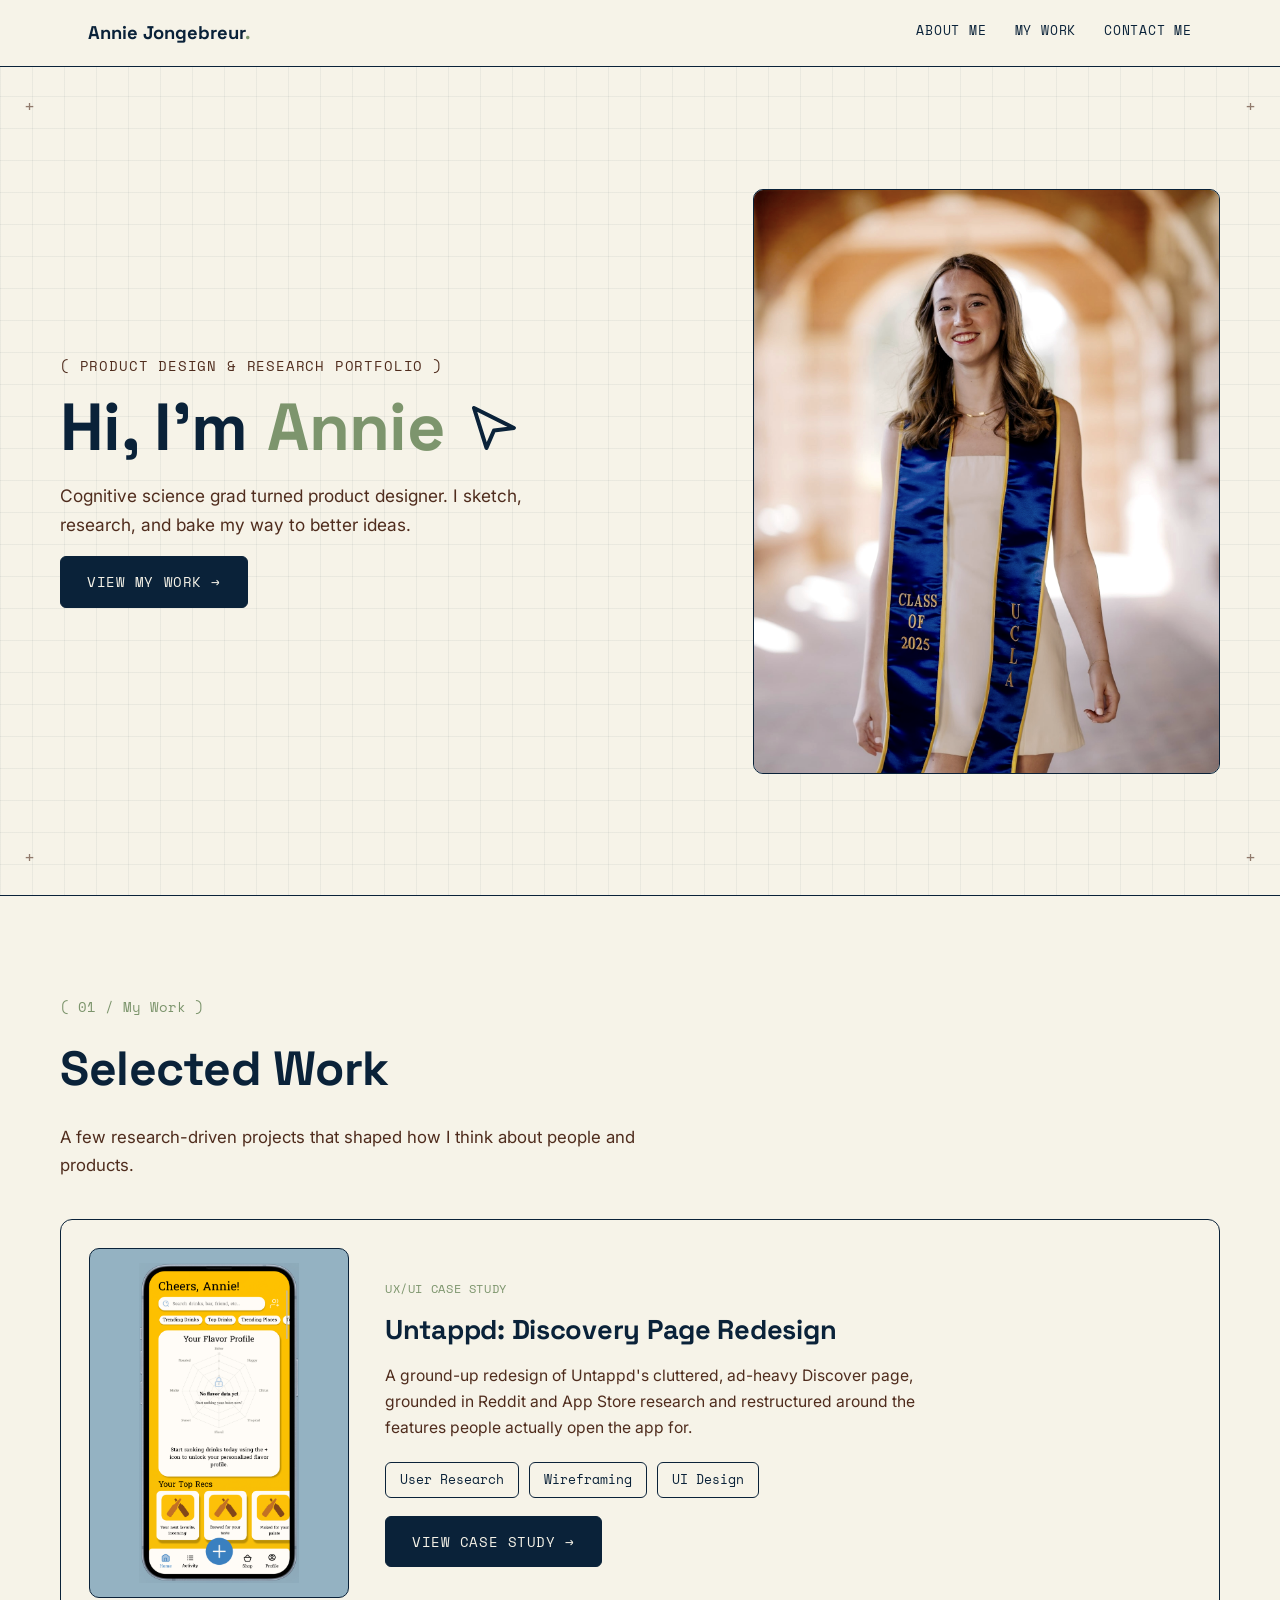
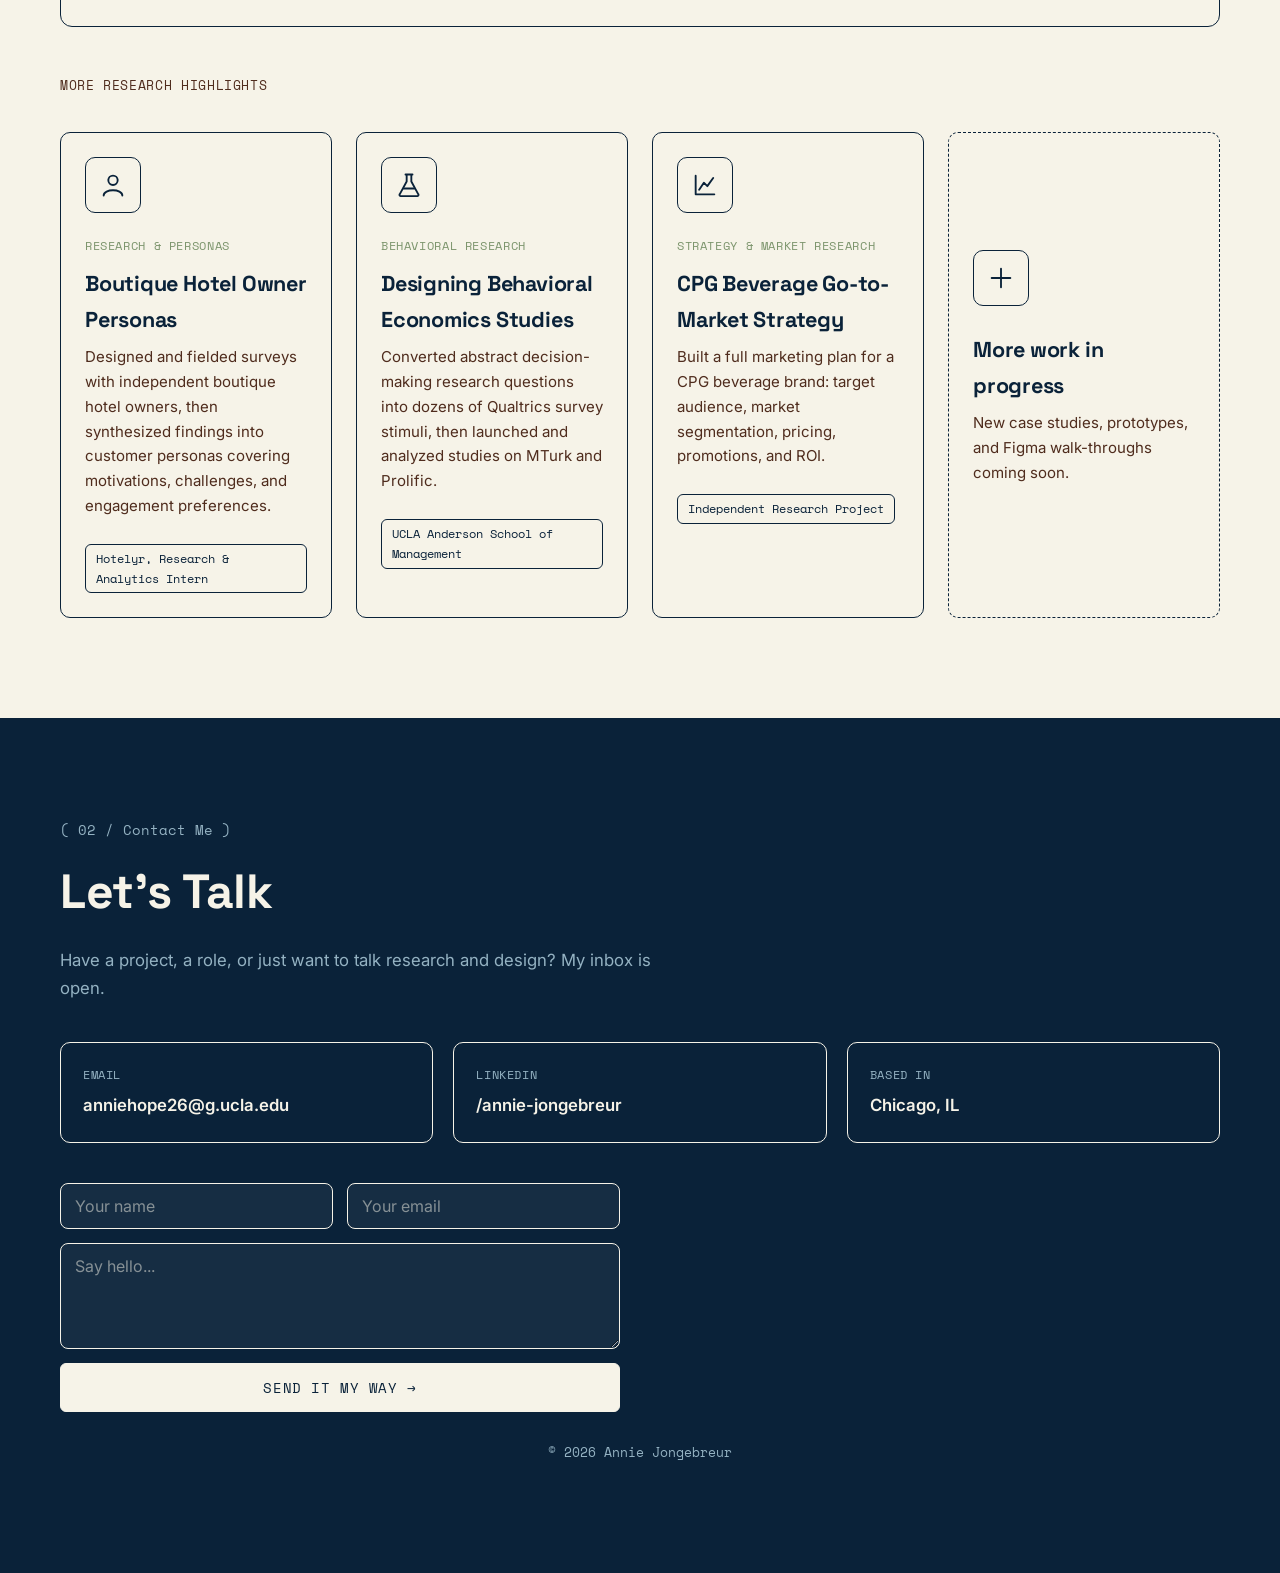
==== Portfolio/index.html @ f0859945 "Add files via upload" ====
<!DOCTYPE html>
<html lang="en">
<head>
<meta charset="UTF-8">
<meta name="viewport" content="width=device-width, initial-scale=1.0">
<title>Annie Jongebreur, Product Designer</title>
<link rel="preconnect" href="https://fonts.googleapis.com">
<link rel="preconnect" href="https://fonts.gstatic.com" crossorigin>
<link href="https://fonts.googleapis.com/css2?family=Inter:wght@400;500;600&family=Space+Grotesk:wght@500;600;700&family=Space+Mono:wght@400;700&display=swap" rel="stylesheet">
<link rel="stylesheet" href="styles.css">
</head>
<body>

<!-- Rebus icon sprite (hidden) -->
<svg style="display:none">
  <symbol id="icon-designer" viewBox="0 0 24 24"><path d="M4 4 L20 12 L12 13 L9 20 Z"/></symbol>
  <symbol id="icon-researcher" viewBox="0 0 24 24"><circle cx="10" cy="10" r="6"/><line x1="14.6" y1="14.6" x2="21" y2="21"/></symbol>
  <symbol id="icon-baker" viewBox="0 0 24 24"><path d="M5 10 L19 10 L17 20 L7 20 Z"/><path d="M6 10 C6 5,10 5,10 8.5 C10 5,14 5,14 8.5 C14 5,18 5,18 10"/><circle cx="12" cy="5.5" r="1.2" fill="currentColor" stroke="none"/></symbol>
  <symbol id="icon-traveler" viewBox="0 0 24 24"><path d="M3 11 L21 3 L13 21 L10 13 L3 11 Z"/><line x1="10" y1="13" x2="21" y2="3"/></symbol>
  <symbol id="icon-bruin" viewBox="0 0 24 24"><circle cx="12" cy="13" r="7"/><circle cx="6.5" cy="6.5" r="2.4"/><circle cx="17.5" cy="6.5" r="2.4"/><circle cx="9.3" cy="12" r="0.8" fill="currentColor" stroke="none"/><circle cx="14.7" cy="12" r="0.8" fill="currentColor" stroke="none"/><circle cx="12" cy="15" r="1.3" fill="currentColor" stroke="none"/></symbol>
  <symbol id="icon-plus" viewBox="0 0 24 24"><line x1="12" y1="4" x2="12" y2="20"/><line x1="4" y1="12" x2="20" y2="12"/></symbol>
  <symbol id="icon-person" viewBox="0 0 24 24"><circle cx="12" cy="8" r="4"/><path d="M4 21 C4 15, 20 15, 20 21"/></symbol>
  <symbol id="icon-flask" viewBox="0 0 24 24"><path d="M9 3 h6 M10 3 v6 l-6 11 a1 1 0 0 0 1 1.5 h14 a1 1 0 0 0 1 -1.5 L14 9 V3"/><line x1="7.5" y1="15" x2="16.5" y2="15"/></symbol>
  <symbol id="icon-chart" viewBox="0 0 24 24"><path d="M4 20 V4 M4 20 H20"/><path d="M7 16 L11 10 L14 13 L19 6"/></symbol>
</svg>

<!-- NAV -->
<header class="nav-wrap">
  <nav class="nav">
    <a href="index.html#home" class="logo">Annie Jongebreur<span class="logo-dot">.</span></a>
    <div class="tabs">
      <a href="about.html" class="tab">About Me</a>
      <a href="#work" class="tab">My Work</a>
      <a href="#contact" class="tab">Contact Me</a>
    </div>
  </nav>
</header>

<!-- HERO -->
<section id="home" class="hero">
  <span class="corner-mark corner-tl">+</span>
  <span class="corner-mark corner-tr">+</span>
  <span class="corner-mark corner-bl">+</span>
  <span class="corner-mark corner-br">+</span>

  <div class="hero-grid">
    <div class="hero-copy">
      <p class="eyebrow">( product design &amp; research portfolio )</p>
      <h1 class="hero-line">
        Hi, I'm <span class="cycle-wrap"><span id="cycle-word" class="cycle-word">Annie</span></span>
        <svg id="cycle-icon" class="rebus-icon" viewBox="0 0 24 24"><use href="#icon-designer"></use></svg>
      </h1>
      <p class="hero-sub">Cognitive science grad turned product designer. I sketch, research, and bake my way to better ideas.</p>
      <a href="#work" class="btn btn-primary">View my work →</a>
    </div>
    <div class="hero-photo-frame">
      <img src="assets/annie-photo.jpg" alt="Annie Jongebreur" class="hero-photo" onerror="this.parentElement.classList.add('photo-missing')">
      <span class="photo-fallback">Add<br>annie-photo.jpg<br>to /assets</span>
    </div>
  </div>
</section>

<!-- WORK -->
<section id="work" class="section section-cream">
  <div class="section-inner">
    <p class="section-index">( 01 / My Work )</p>
    <h2 class="section-title">Selected Work</h2>
    <p class="section-lede">A few research-driven projects that shaped how I think about people and products.</p>

    <a href="case-study-untappd.html" class="featured-case">
      <div class="featured-case-media">
        <img src="assets/untappd/cta-after.png" alt="Redesigned Untappd onboarding screen with a locked flavor profile radar chart">
      </div>
      <div class="featured-case-copy">
        <span class="work-kicker">UX/UI Case Study</span>
        <h3>Untappd: Discovery Page Redesign</h3>
        <p>A ground-up redesign of Untappd's cluttered, ad-heavy Discover page, grounded in Reddit and App Store research and restructured around the features people actually open the app for.</p>
        <div class="tag-row">
          <span class="tag">User Research</span>
          <span class="tag">Wireframing</span>
          <span class="tag">UI Design</span>
        </div>
        <span class="btn btn-primary">View case study →</span>
      </div>
    </a>

    <p class="subgrid-label">More Research Highlights</p>
    <div class="work-grid">
      <article class="work-card">
        <div class="icon-tile"><svg viewBox="0 0 24 24" class="line-icon"><use href="#icon-person"></use></svg></div>
        <span class="work-kicker">Research &amp; Personas</span>
        <h3>Boutique Hotel Owner Personas</h3>
        <p>Designed and fielded surveys with independent boutique hotel owners, then synthesized findings into customer personas covering motivations, challenges, and engagement preferences.</p>
        <span class="work-tag">Hotelyr, Research &amp; Analytics Intern</span>
      </article>

      <article class="work-card">
        <div class="icon-tile"><svg viewBox="0 0 24 24" class="line-icon"><use href="#icon-flask"></use></svg></div>
        <span class="work-kicker">Behavioral Research</span>
        <h3>Designing Behavioral Economics Studies</h3>
        <p>Converted abstract decision-making research questions into dozens of Qualtrics survey stimuli, then launched and analyzed studies on MTurk and Prolific.</p>
        <span class="work-tag">UCLA Anderson School of Management</span>
      </article>

      <article class="work-card">
        <div class="icon-tile"><svg viewBox="0 0 24 24" class="line-icon"><use href="#icon-chart"></use></svg></div>
        <span class="work-kicker">Strategy &amp; Market Research</span>
        <h3>CPG Beverage Go-to-Market Strategy</h3>
        <p>Built a full marketing plan for a CPG beverage brand: target audience, market segmentation, pricing, promotions, and ROI.</p>
        <span class="work-tag">Independent Research Project</span>
      </article>

      <article class="work-card work-card-add">
        <div class="icon-tile"><svg viewBox="0 0 24 24" class="line-icon"><use href="#icon-plus"></use></svg></div>
        <h3>More work in progress</h3>
        <p>New case studies, prototypes, and Figma walk-throughs coming soon.</p>
      </article>
    </div>
  </div>
</section>

<!-- CONTACT -->
<section id="contact" class="section section-navy">
  <div class="section-inner contact-inner">
    <p class="section-index on-dark">( 02 / Contact Me )</p>
    <h2 class="section-title on-dark">Let's Talk</h2>
    <p class="section-lede on-dark">Have a project, a role, or just want to talk research and design? My inbox is open.</p>

    <div class="contact-grid">
      <a class="contact-card" href="mailto:anniehope26@g.ucla.edu">
        <span class="contact-label">Email</span>
        <span class="contact-value">anniehope26@g.ucla.edu</span>
      </a>
      <a class="contact-card" href="https://www.linkedin.com/in/annie-jongebreur-1019b5239" target="_blank" rel="noopener">
        <span class="contact-label">LinkedIn</span>
        <span class="contact-value">/annie-jongebreur</span>
      </a>
      <div class="contact-card contact-card-static">
        <span class="contact-label">Based in</span>
        <span class="contact-value">Chicago, IL</span>
      </div>
    </div>

    <form class="contact-form" action="mailto:anniehope26@g.ucla.edu" method="post" enctype="text/plain">
      <div class="form-row">
        <input type="text" name="name" placeholder="Your name" required>
        <input type="email" name="email" placeholder="Your email" required>
      </div>
      <textarea name="message" rows="4" placeholder="Say hello..." required></textarea>
      <button type="submit" class="btn btn-light">Send it my way →</button>
    </form>
  </div>
  <footer class="footer">© <span id="year"></span> Annie Jongebreur</footer>
</section>

<script src="script.js"></script>
</body>
</html>
---- Portfolio/styles.css ----
:root {
  --green: #7D956D;
  --blue: #94B2C2;
  --cream: #F6F3E8;
  --brown: #4F2C1D;
  --navy: #0A2239;

  --ink: var(--navy);
  --paper: var(--cream);

  --font-display: 'Space Grotesk', sans-serif;
  --font-body: 'Inter', sans-serif;
  --font-mono: 'Space Mono', monospace;
}

* { box-sizing: border-box; }

html {
  scroll-behavior: smooth;
  scroll-padding-top: 90px;
}

body {
  margin: 0;
  background: var(--paper);
  color: var(--ink);
  font-family: var(--font-body);
  line-height: 1.65;
  background-image:
    linear-gradient(rgba(10,34,57,0.05) 1px, transparent 1px),
    linear-gradient(90deg, rgba(10,34,57,0.05) 1px, transparent 1px);
  background-size: 32px 32px;
}

h1, h2, h3 {
  font-family: var(--font-display);
  font-weight: 700;
  letter-spacing: -0.01em;
  margin: 0;
}

p { margin: 0 0 1em; }

a { color: inherit; text-decoration: none; }

/* ---------- NAV ---------- */
.nav-wrap {
  position: sticky;
  top: 0;
  z-index: 50;
  background: var(--paper);
  border-bottom: 1.5px solid var(--ink);
}

.nav {
  max-width: 1160px;
  margin: 0 auto;
  display: flex;
  align-items: center;
  justify-content: space-between;
  padding: 18px 28px;
}

.logo {
  font-family: var(--font-display);
  font-size: 1.15rem;
  font-weight: 700;
  color: var(--ink);
}
.logo-dot { color: var(--green); }

.tabs {
  display: flex;
  gap: 28px;
  flex-wrap: wrap;
}

.tab {
  font-family: var(--font-mono);
  font-size: 0.82rem;
  text-transform: uppercase;
  letter-spacing: 0.06em;
  padding-bottom: 4px;
  border-bottom: 1.5px solid transparent;
  transition: border-color 0.15s ease, color 0.15s ease;
}
.tab:hover, .tab-active {
  border-color: var(--ink);
}

/* ---------- BUTTONS ---------- */
.btn {
  font-family: var(--font-mono);
  font-size: 0.9rem;
  text-transform: uppercase;
  letter-spacing: 0.04em;
  padding: 13px 26px;
  border: 1.5px solid var(--ink);
  border-radius: 6px;
  background: var(--ink);
  color: var(--paper);
  cursor: pointer;
  display: inline-block;
  transition: background 0.15s ease, color 0.15s ease;
}
.btn:hover { background: transparent; color: var(--ink); }
.btn-light { background: var(--paper); color: var(--ink); border-color: var(--paper); }
.btn-light:hover { background: transparent; color: var(--paper); }

/* ---------- HERO ---------- */
.hero {
  position: relative;
  min-height: 92vh;
  display: flex;
  align-items: center;
  padding: 60px 28px;
}

.corner-mark {
  position: absolute;
  font-family: var(--font-mono);
  color: var(--brown);
  font-size: 1.1rem;
  opacity: 0.6;
}
.corner-tl { top: 24px; left: 24px; }
.corner-tr { top: 24px; right: 24px; }
.corner-bl { bottom: 24px; left: 24px; }
.corner-br { bottom: 24px; right: 24px; }

.hero-grid {
  max-width: 1160px;
  margin: 0 auto;
  width: 100%;
  display: grid;
  grid-template-columns: 1.15fr 0.85fr;
  gap: 60px;
  align-items: center;
}

.eyebrow {
  font-family: var(--font-mono);
  font-size: 0.85rem;
  text-transform: uppercase;
  letter-spacing: 0.06em;
  color: var(--brown);
  margin-bottom: 14px;
}

.hero-line {
  font-size: clamp(2.4rem, 5.2vw, 4.2rem);
  color: var(--ink);
  display: flex;
  align-items: center;
  gap: 0.3em;
  flex-wrap: wrap;
  line-height: 1.1;
}

.cycle-wrap {
  display: inline-block;
  color: var(--green);
}

.cycle-word {
  display: inline-block;
  transition: opacity 0.3s ease, transform 0.3s ease;
}
.cycle-word.fade {
  opacity: 0;
  transform: translateY(8px);
}

.rebus-icon {
  width: 0.9em;
  height: 0.9em;
  fill: none;
  stroke: var(--ink);
  stroke-width: 1.6;
  stroke-linecap: round;
  stroke-linejoin: round;
  transition: opacity 0.3s ease, transform 0.3s ease;
  flex-shrink: 0;
}
.rebus-icon.hide { opacity: 0; transform: scale(0.6); }

.hero-sub {
  max-width: 480px;
  font-size: 1.08rem;
  color: var(--brown);
  margin-top: 18px;
}

.hero-photo-frame {
  position: relative;
  border: 1.5px solid var(--ink);
  border-radius: 10px;
  aspect-ratio: 4 / 5;
  overflow: hidden;
  background: var(--blue);
  display: flex;
  align-items: center;
  justify-content: center;
}
.hero-photo {
  width: 100%;
  height: 100%;
  object-fit: cover;
  filter: grayscale(35%) contrast(1.05);
}
.photo-fallback {
  display: none;
  font-family: var(--font-mono);
  font-size: 0.8rem;
  text-align: center;
  color: var(--paper);
  padding: 20px;
  line-height: 1.6;
}
.hero-photo-frame.photo-missing .hero-photo { display: none; }
.hero-photo-frame.photo-missing .photo-fallback { display: block; }

/* ---------- SECTIONS ---------- */
.section {
  padding: 100px 24px;
  border-top: 1.5px solid var(--ink);
}
.section-inner {
  max-width: 1160px;
  margin: 0 auto;
}
.section-cream { background: var(--paper); }
.section-navy { background: var(--navy); color: var(--paper); }

.section-index {
  font-family: var(--font-mono);
  font-size: 0.85rem;
  color: var(--green);
  margin-bottom: 10px;
}
.section-index.on-dark { color: var(--blue); }

.section-title {
  font-size: clamp(2rem, 4.5vw, 3rem);
  margin-bottom: 16px;
}
.section-title.on-dark { color: var(--paper); }

.section-lede {
  max-width: 600px;
  color: var(--brown);
  font-size: 1.05rem;
}
.section-lede.on-dark { color: var(--blue); }

/* ---------- ICON TILES ---------- */
.icon-tile {
  width: 56px;
  height: 56px;
  border: 1.5px solid var(--ink);
  border-radius: 10px;
  display: flex;
  align-items: center;
  justify-content: center;
  background: var(--paper);
  margin-bottom: 18px;
}
.line-icon {
  width: 28px;
  height: 28px;
  fill: none;
  stroke: var(--ink);
  stroke-width: 1.6;
  stroke-linecap: round;
  stroke-linejoin: round;
}

/* ---------- WORK ---------- */
.work-grid {
  margin-top: 40px;
  display: grid;
  grid-template-columns: repeat(auto-fit, minmax(250px, 1fr));
  gap: 24px;
}

.work-card {
  background: var(--paper);
  border: 1.5px solid var(--ink);
  border-radius: 10px;
  padding: 24px;
  transition: transform 0.15s ease, box-shadow 0.15s ease;
}
.work-card:hover {
  transform: translateY(-4px);
  box-shadow: 4px 4px 0 var(--ink);
}

.work-kicker {
  font-family: var(--font-mono);
  color: var(--green);
  font-size: 0.78rem;
  text-transform: uppercase;
  letter-spacing: 0.05em;
}
.work-card h3 { font-size: 1.35rem; margin: 8px 0 8px; }
.work-card p { font-size: 0.94rem; color: var(--brown); }
.work-tag {
  display: inline-block;
  margin-top: 10px;
  font-family: var(--font-mono);
  font-size: 0.75rem;
  padding: 4px 10px;
  border: 1px solid var(--ink);
  border-radius: 6px;
}

.work-card-add {
  display: flex;
  flex-direction: column;
  align-items: flex-start;
  justify-content: center;
  border-style: dashed;
  background: transparent;
}
.work-card-add p { color: var(--brown); }

/* ---------- CONTACT ---------- */
.contact-grid {
  display: grid;
  grid-template-columns: repeat(auto-fit, minmax(220px, 1fr));
  gap: 20px;
  margin: 40px 0;
}

.contact-card {
  border: 1.5px solid var(--paper);
  border-radius: 10px;
  padding: 22px;
  display: flex;
  flex-direction: column;
  gap: 6px;
  transition: transform 0.15s ease, background 0.15s ease;
}
.contact-card:hover { transform: translateY(-3px); background: rgba(148,178,194,0.12); }
.contact-label {
  font-family: var(--font-mono);
  color: var(--blue);
  font-size: 0.78rem;
  text-transform: uppercase;
  letter-spacing: 0.05em;
}
.contact-value { font-weight: 600; font-size: 1.05rem; }
.contact-card-static { cursor: default; }
.contact-card-static:hover { transform: none; background: none; }

.contact-form {
  max-width: 560px;
  display: flex;
  flex-direction: column;
  gap: 14px;
}
.form-row {
  display: flex;
  gap: 14px;
  flex-wrap: wrap;
}
.form-row input { flex: 1; min-width: 200px; }
.contact-form input,
.contact-form textarea {
  font-family: var(--font-body);
  font-size: 1rem;
  padding: 12px 14px;
  border: 1.5px solid var(--paper);
  border-radius: 8px;
  background: rgba(255,255,255,0.05);
  color: var(--paper);
}
.contact-form input::placeholder,
.contact-form textarea::placeholder { color: rgba(246,243,232,0.5); }
.contact-form textarea { resize: vertical; }

.footer {
  text-align: center;
  padding: 30px 0 10px;
  font-family: var(--font-mono);
  color: var(--blue);
  font-size: 0.82rem;
}
.footer-light {
  color: var(--brown);
  border-top: 1.5px solid var(--ink);
  background: var(--paper);
}

/* ---------- ABOUT PAGE ---------- */
.about-page { padding-bottom: 80px; }
.about-grid {
  display: grid;
  grid-template-columns: 260px 1fr;
  gap: 60px;
  align-items: start;
  margin-top: 30px;
}

.about-side { position: sticky; top: 110px; }

.avatar-tile {
  width: 100%;
  aspect-ratio: 1;
  border: 1.5px solid var(--ink);
  border-radius: 10px;
  background: var(--blue);
  display: flex;
  align-items: center;
  justify-content: center;
  position: relative;
  margin-bottom: 24px;
}
.avatar-mono {
  font-family: var(--font-display);
  font-size: 4rem;
  font-weight: 700;
  color: var(--paper);
}
.avatar-badge {
  position: absolute;
  bottom: 12px;
  right: 12px;
  width: 30px;
  height: 30px;
  padding: 5px;
  background: var(--paper);
  border: 1.5px solid var(--ink);
  border-radius: 6px;
  stroke: var(--ink);
}

.fact-list {
  display: flex;
  flex-direction: column;
  gap: 14px;
}
.fact-row {
  border-left: 2px solid var(--ink);
  padding-left: 12px;
  display: flex;
  flex-direction: column;
  gap: 2px;
}
.fact-label {
  font-family: var(--font-mono);
  font-size: 0.78rem;
  text-transform: uppercase;
  letter-spacing: 0.05em;
  color: var(--green);
}
.fact-value { font-weight: 600; font-size: 0.95rem; }

.about-copy p { font-size: 1.05rem; }

.tag-row {
  display: flex;
  flex-wrap: wrap;
  gap: 10px;
  margin-top: 14px;
}
.tag {
  font-family: var(--font-mono);
  font-size: 0.82rem;
  padding: 6px 14px;
  border: 1.5px solid var(--ink);
  border-radius: 6px;
  background: var(--paper);
}

/* ---------- FEATURED CASE STUDY CARD ---------- */
.featured-case {
  display: flex;
  gap: 36px;
  border: 1.5px solid var(--ink);
  border-radius: 12px;
  padding: 28px;
  margin-top: 40px;
  background: var(--paper);
  align-items: stretch;
  transition: transform 0.15s ease, box-shadow 0.15s ease;
}
.featured-case:hover { transform: translateY(-4px); box-shadow: 5px 5px 0 var(--ink); }

.featured-case-media {
  flex: 0 0 260px;
  border: 1.5px solid var(--ink);
  border-radius: 10px;
  background: var(--blue);
  display: flex;
  align-items: center;
  justify-content: center;
  overflow: hidden;
  padding: 14px;
}
.featured-case-media img {
  width: 100%;
  height: auto;
  max-height: 320px;
  object-fit: contain;
  border-radius: 6px;
}

.featured-case-copy {
  flex: 1;
  display: flex;
  flex-direction: column;
  justify-content: center;
}
.featured-case-copy h3 { font-size: 1.7rem; margin: 8px 0 10px; }
.featured-case-copy p { color: var(--brown); font-size: 0.98rem; max-width: 560px; }
.featured-case-copy .tag-row { margin: 6px 0 18px; }
.featured-case-copy .btn { align-self: flex-start; }

.subgrid-label {
  font-family: var(--font-mono);
  font-size: 0.8rem;
  text-transform: uppercase;
  letter-spacing: 0.05em;
  color: var(--brown);
  margin: 48px 0 -4px;
}

/* ---------- CASE STUDY PAGE ---------- */
.cs-back {
  display: inline-block;
  font-family: var(--font-mono);
  font-size: 0.82rem;
  padding: 26px 24px 0;
  max-width: 1160px;
  margin: 0 auto;
}
.cs-back-row { max-width: 1160px; margin: 0 auto; padding: 0 24px; }

.cs-header {
  max-width: 1160px;
  margin: 0 auto;
  padding: 20px 24px 50px;
}
.cs-header h1 {
  font-size: clamp(2.1rem, 5vw, 3.2rem);
  margin: 14px 0 18px;
  max-width: 800px;
}
.cs-header .section-lede { max-width: 700px; }

.cs-meta {
  display: flex;
  flex-wrap: wrap;
  gap: 32px;
  margin-top: 30px;
}
.cs-meta-item {
  border-left: 2px solid var(--ink);
  padding-left: 12px;
}
.cs-meta-label {
  display: block;
  font-family: var(--font-mono);
  font-size: 0.76rem;
  text-transform: uppercase;
  letter-spacing: 0.05em;
  color: var(--green);
}
.cs-meta-value { font-weight: 600; font-size: 0.95rem; }

.cs-figure-solo {
  max-width: 420px;
  margin-left: auto;
  margin-right: auto;
}
.cs-figure-solo img { width: 100%; }
.cs-figure-solo .cs-figure-caption { text-align: center; max-width: none; }

.cs-section {
  padding: 64px 24px;
  border-top: 1.5px solid var(--ink);
}
.cs-section-inner { max-width: 1160px; margin: 0 auto; }
.cs-section h2 { font-size: clamp(1.6rem, 3.5vw, 2.2rem); margin-bottom: 18px; }
.cs-section > .cs-section-inner > p,
.cs-body p { font-size: 1.02rem; color: var(--brown); max-width: 760px; }

.cs-list { margin: 0 0 1.4em; padding-left: 1.3em; color: var(--brown); }
.cs-list li { margin-bottom: 8px; font-size: 1.02rem; }
.cs-list .cs-sublist { margin-top: 8px; }

.cs-numbered {
  list-style: none;
  margin: 0;
  padding: 0;
  counter-reset: cs-count;
}
.cs-numbered > li {
  counter-increment: cs-count;
  position: relative;
  padding-left: 42px;
  margin-bottom: 20px;
  font-size: 1.02rem;
  color: var(--brown);
}
.cs-numbered > li::before {
  content: counter(cs-count, decimal-leading-zero);
  position: absolute;
  left: 0;
  top: 0;
  font-family: var(--font-mono);
  font-size: 0.85rem;
  color: var(--green);
  border: 1.5px solid var(--ink);
  border-radius: 5px;
  width: 26px;
  height: 26px;
  display: flex;
  align-items: center;
  justify-content: center;
  background: var(--paper);
}
.cs-numbered > li strong { color: var(--ink); }

.cs-quotes {
  display: flex;
  flex-direction: column;
  gap: 14px;
  margin: 24px 0;
}
.cs-quote {
  border-left: 2.5px solid var(--green);
  padding: 4px 0 4px 18px;
  font-size: 1rem;
  font-style: italic;
  color: var(--ink);
  max-width: 720px;
}

.cs-figure { margin: 28px 0; }
.cs-figure img {
  width: 100%;
  display: block;
}
.cs-figure-caption {
  font-family: var(--font-mono);
  font-size: 0.8rem;
  color: var(--brown);
  margin-top: 10px;
  max-width: 620px;
}
.cs-problem-cols {
  display: grid;
  grid-template-columns: 1fr 1fr;
  gap: 32px;
  margin: 32px 0;
  align-items: start;
}
.cs-problem-col {
  border: 1.5px solid var(--ink);
  border-radius: 12px;
  padding: 26px;
}
.cs-problem-col h3 {
  font-size: 1.7rem;
  margin-bottom: 12px;
}
.cs-problem-col p { color: var(--brown); font-size: 1.02rem; }
.cs-problem-col .cs-figure { margin: 22px 0; }
.cs-problem-col .cs-flow { margin: 16px 0 0; }

.cs-flow {
  display: flex;
  flex-wrap: wrap;
  align-items: center;
  gap: 10px;
  margin: 26px 0;
  padding: 22px;
  border: 1.5px solid var(--ink);
  border-radius: 10px;
  background: rgba(148,178,194,0.1);
}
.cs-flow-chip {
  font-family: var(--font-mono);
  font-size: 0.8rem;
  text-transform: uppercase;
  letter-spacing: 0.03em;
  padding: 8px 12px;
  border: 1.5px solid var(--ink);
  border-radius: 6px;
  background: var(--paper);
}
.cs-flow-arrow { color: var(--brown); font-size: 1rem; }

.cs-problem-intro {
  display: flex;
  gap: 32px;
  align-items: stretch;
  margin-top: 30px;
}
.cs-problem-intro-image { flex: 3; margin: 0; }
.cs-problem-intro-image img { height: auto; }
.cs-flow-vertical {
  flex: 1;
  min-width: 190px;
  max-width: 230px;
  display: flex;
  flex-direction: column;
  align-items: center;
  gap: 6px;
  border: 1.5px solid var(--ink);
  border-radius: 10px;
  padding: 16px;
  background: rgba(148,178,194,0.1);
}
.cs-flow-vertical-label {
  font-size: 0.78rem;
  color: var(--brown);
  text-align: center;
  margin: 0 0 6px;
}
.cs-flow-vertical .cs-flow-chip {
  width: 100%;
  text-align: center;
  box-sizing: border-box;
  font-size: 0.7rem;
  padding: 6px 8px;
}
.cs-flow-arrow-down { color: var(--brown); font-size: 1rem; line-height: 1; }

.cs-cta-showcase {
  display: flex;
  align-items: center;
  justify-content: center;
  gap: 40px;
  margin: 36px 0;
}
.cs-cta-showcase .cs-figure-solo { margin: 0; flex-shrink: 0; }
.cs-cta-quote { flex: 1; max-width: 260px; margin: 0; }

.cs-loop-row {
  display: grid;
  grid-template-columns: 1fr 400px;
  gap: 40px;
  align-items: center;
  margin: 28px 0;
}
.cs-loop-row p { margin: 0; }

.cs-cycle { margin: 0; }
.cs-cycle svg { width: 100%; height: auto; display: block; }
.cs-cycle-node-rect { fill: var(--paper); stroke: var(--ink); stroke-width: 1.75; }
.cs-cycle-path { fill: none; stroke: var(--ink); stroke-width: 1.75; }
.cs-cycle-arrow { fill: var(--ink); }
.cs-cycle-label {
  font-family: var(--font-mono);
  font-size: 11px;
  fill: var(--ink);
  text-anchor: middle;
}

.cs-pin-arrowhead { fill: var(--ink); }

.cs-layout-showcase { margin-top: 30px; }

.cs-annotated-screen {
  position: relative;
  display: grid;
  grid-template-columns: 300px 400px 300px;
  gap: 30px;
  justify-content: center;
  margin: 0 auto 70px;
}
.cs-annotated-screen:last-of-type { margin-bottom: 10px; }

.cs-annotated-media { position: relative; }
.cs-annotated-media img { width: 100%; display: block; }
.cs-callout-lines {
  position: absolute;
  inset: 0;
  width: 100%;
  height: 100%;
  pointer-events: none;
}
.cs-callout-lines path {
  fill: none;
  stroke: var(--ink);
  stroke-width: 1.5;
}

.cs-callouts-left, .cs-callouts-right { position: relative; }
.cs-callout {
  position: absolute;
  width: 100%;
  box-sizing: border-box;
}
.cs-callouts-left .cs-callout { text-align: right; padding-right: 20px; }
.cs-callouts-right .cs-callout { text-align: left; padding-left: 20px; }

.cs-callout-num {
  display: inline-flex;
  align-items: center;
  justify-content: center;
  width: 26px;
  height: 26px;
  border: 1.5px solid var(--ink);
  border-radius: 5px;
  font-family: var(--font-mono);
  font-size: 0.82rem;
  font-weight: 700;
  color: var(--green);
  background: var(--paper);
  margin-bottom: 8px;
}
.cs-callout p {
  margin: 0;
  font-size: 1.02rem;
  line-height: 1.55;
  color: var(--brown);
}

.cs-conclusion {
  max-width: 1040px;
  margin: 30px auto 0;
  padding: 32px 44px;
  border: 1.5px solid var(--ink);
  border-radius: 14px;
  background: rgba(148,178,194,0.1);
  font-size: 1.05rem;
  color: var(--brown);
  text-align: center;
}

.cs-principles {
  display: grid;
  grid-template-columns: repeat(2, 1fr);
  gap: 20px;
  margin-top: 24px;
}
.cs-principles-tight {
  grid-template-columns: repeat(auto-fit, minmax(230px, 1fr));
  margin-top: 18px;
}
.principle-card {
  border: 1.5px solid var(--ink);
  border-radius: 10px;
  padding: 22px;
}
.principle-index {
  font-family: var(--font-mono);
  font-size: 0.78rem;
  color: var(--green);
  display: block;
  margin-bottom: 8px;
}
.principle-card h3 { font-size: 1.2rem; margin-bottom: 8px; }
.principle-card p { font-size: 0.92rem; color: var(--brown); margin: 0; }

.wireframe-grid {
  display: grid;
  grid-template-columns: repeat(auto-fit, minmax(220px, 1fr));
  gap: 22px;
  margin-top: 30px;
}
.wireframe-card {
  border: 1.5px solid var(--ink);
  border-radius: 10px;
  padding: 16px;
  background: var(--paper);
}
.wireframe-card img {
  width: 100%;
  border: 1px solid var(--ink);
  border-radius: 6px;
  margin-bottom: 14px;
}
.wireframe-card h4 {
  font-family: var(--font-display);
  font-size: 1.05rem;
  margin: 0 0 10px;
}
.wf-pros, .wf-cons {
  font-size: 0.85rem;
  margin: 0 0 8px;
  color: var(--brown);
}
.wf-pros span, .wf-cons span {
  font-family: var(--font-mono);
  font-size: 0.72rem;
  text-transform: uppercase;
  letter-spacing: 0.04em;
  color: var(--green);
  display: block;
  margin-bottom: 3px;
}
.wf-cons span { color: var(--brown); }

.choice-row {
  display: flex;
  align-items: center;
  gap: 44px;
  margin-bottom: 56px;
}
.choice-row:nth-of-type(even) { flex-direction: row-reverse; }
.choice-media {
  flex: 0 0 300px;
  display: flex;
  align-items: center;
  justify-content: center;
}
.choice-media img { width: 100%; }
.choice-text { flex: 1; }
.choice-text .cs-meta-label { margin-bottom: 6px; }
.choice-text h3 { font-size: 1.3rem; margin-bottom: 8px; }
.choice-text p { color: var(--brown); font-size: 0.98rem; margin: 0; }
.choice-row-noimg .choice-text { flex: 1; max-width: 720px; }

.cs-note {
  border: 1.5px dashed var(--ink);
  border-radius: 10px;
  padding: 18px 20px;
  font-family: var(--font-mono);
  font-size: 0.85rem;
  color: var(--brown);
  max-width: 640px;
  margin-top: 10px;
}

.cs-stat-grid {
  display: grid;
  grid-template-columns: repeat(auto-fit, minmax(120px, 1fr));
  gap: 16px;
  margin: 20px 0 40px;
}
.cs-stat {
  border: 1.5px solid var(--ink);
  border-radius: 10px;
  padding: 18px 12px;
  text-align: center;
  display: flex;
  flex-direction: column;
  gap: 6px;
}
.cs-stat-num {
  font-family: var(--font-display);
  font-size: 1.7rem;
  font-weight: 700;
  color: var(--green);
}
.cs-stat-label {
  font-family: var(--font-mono);
  font-size: 0.7rem;
  text-transform: uppercase;
  letter-spacing: 0.03em;
  color: var(--brown);
}

.cs-sources { list-style: none; margin: 20px 0 0; padding: 0; }
.cs-sources li { margin-bottom: 10px; }
.cs-sources a {
  font-family: var(--font-mono);
  font-size: 0.85rem;
  border-bottom: 1px solid var(--ink);
  word-break: break-all;
}
.cs-sources a:hover { color: var(--green); border-color: var(--green); }

.cs-footer-nav {
  display: flex;
  justify-content: space-between;
  align-items: center;
  flex-wrap: wrap;
  gap: 16px;
  max-width: 1160px;
  margin: 0 auto;
  padding: 40px 24px 0;
}

/* ---------- RESPONSIVE ---------- */
@media (max-width: 860px) {
  .hero-grid { grid-template-columns: 1fr; }
  .hero-photo-frame { max-width: 320px; margin: 24px auto 0; }
  .about-grid { grid-template-columns: 1fr; }
  .about-side { position: static; }
  .avatar-tile { max-width: 220px; }
  .nav { flex-direction: column; gap: 12px; padding: 16px; }
  .tabs { gap: 18px; }

  .featured-case { flex-direction: column; }
  .featured-case-media { flex: none; }
  .cs-principles { grid-template-columns: 1fr; }
  .choice-row, .choice-row:nth-of-type(even) { flex-direction: column; }
  .choice-media { flex: none; width: 100%; }
  .cs-problem-cols { grid-template-columns: 1fr; }
  .cs-loop-row { grid-template-columns: 1fr; }
  .cs-problem-intro { flex-direction: column; }
  .cs-cta-showcase { flex-direction: column; }
  .cs-cta-quote { max-width: 100%; }
}

@media (max-width: 1180px) {
  .cs-annotated-screen { grid-template-columns: 1fr; }
  .cs-annotated-media { max-width: 400px; margin: 0 auto; order: -1; }
  .cs-callouts-left, .cs-callouts-right {
    display: flex;
    flex-direction: column;
    gap: 18px;
    margin-top: 20px;
  }
  .cs-callout {
    position: static;
    text-align: left !important;
    padding-left: 0 !important;
    padding-right: 0 !important;
  }
  .cs-callout-lines { display: none; }
}
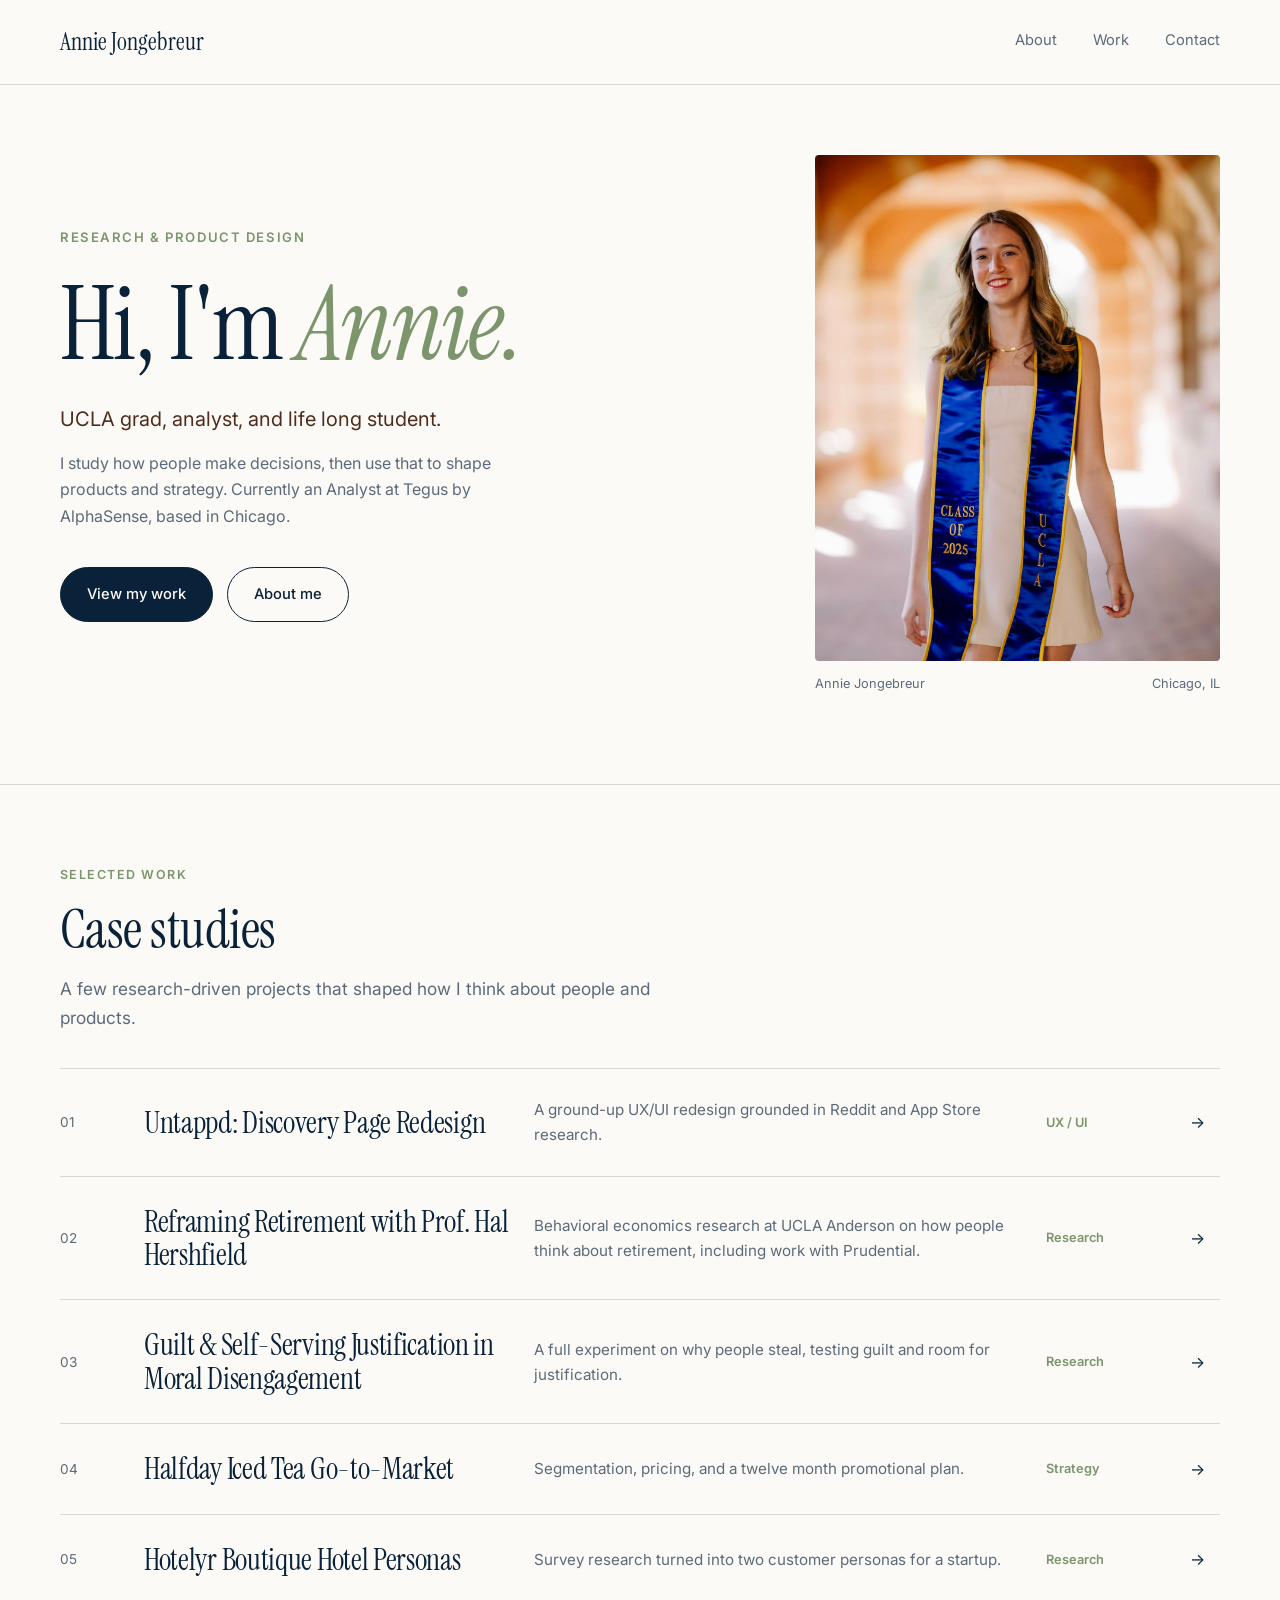
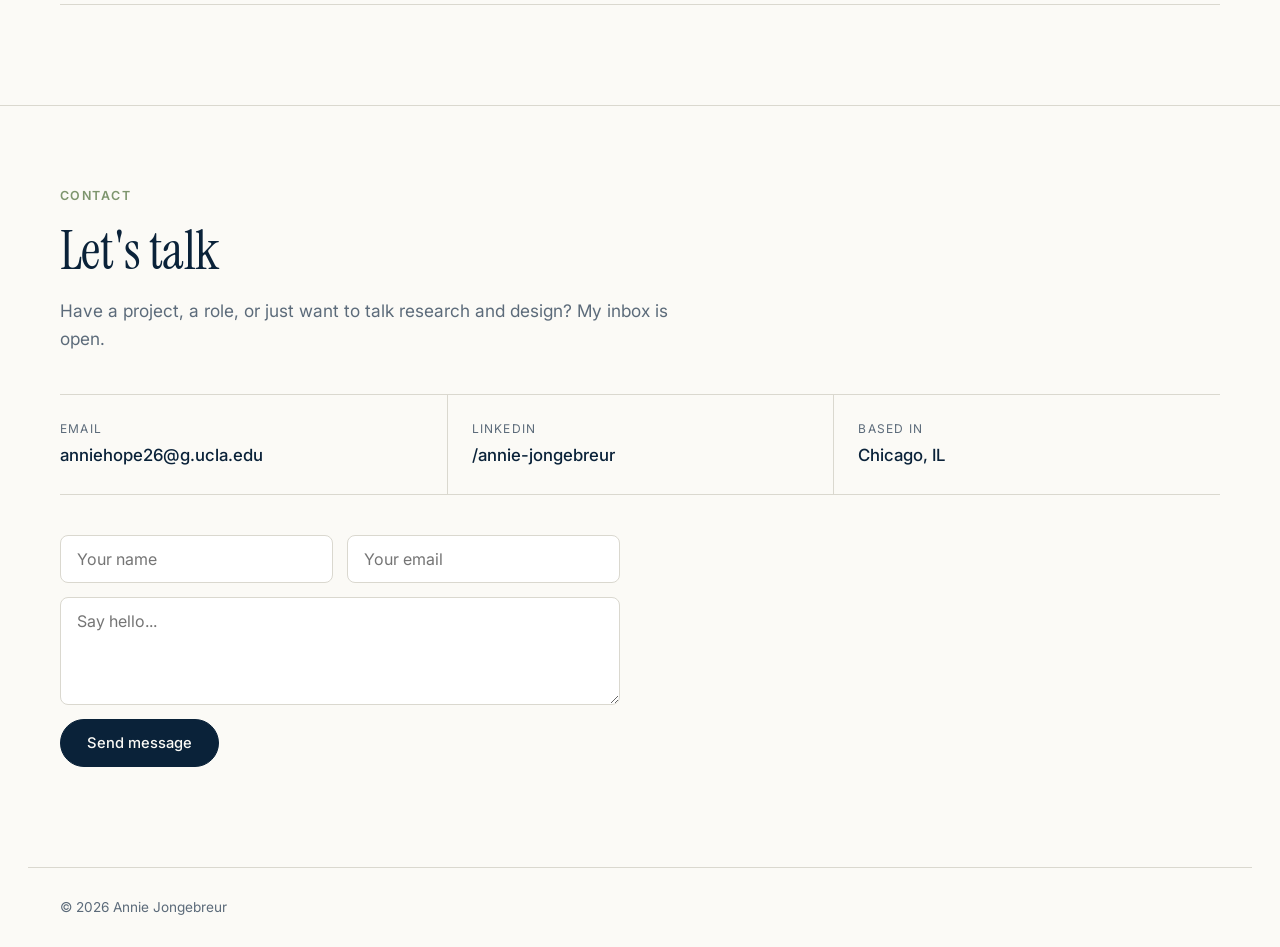
==== commit f0495a66: "Add files via upload" ====
--- a/Portfolio/index.html
+++ b/Portfolio/index.html
@@ -3,59 +3,44 @@
 <head>
 <meta charset="UTF-8">
 <meta name="viewport" content="width=device-width, initial-scale=1.0">
-<title>Annie Jongebreur, Product Designer</title>
+<title>Annie Jongebreur, Research &amp; Product Design</title>
 <link rel="preconnect" href="https://fonts.googleapis.com">
 <link rel="preconnect" href="https://fonts.gstatic.com" crossorigin>
-<link href="https://fonts.googleapis.com/css2?family=Inter:wght@400;500;600&family=Space+Grotesk:wght@500;600;700&family=Space+Mono:wght@400;700&display=swap" rel="stylesheet">
+<link href="https://fonts.googleapis.com/css2?family=Instrument+Serif:ital@0;1&family=Inter:wght@400;500;600&display=swap" rel="stylesheet">
 <link rel="stylesheet" href="styles.css">
 </head>
 <body>
 
-<!-- Rebus icon sprite (hidden) -->
-<svg style="display:none">
-  <symbol id="icon-designer" viewBox="0 0 24 24"><path d="M4 4 L20 12 L12 13 L9 20 Z"/></symbol>
-  <symbol id="icon-researcher" viewBox="0 0 24 24"><circle cx="10" cy="10" r="6"/><line x1="14.6" y1="14.6" x2="21" y2="21"/></symbol>
-  <symbol id="icon-baker" viewBox="0 0 24 24"><path d="M5 10 L19 10 L17 20 L7 20 Z"/><path d="M6 10 C6 5,10 5,10 8.5 C10 5,14 5,14 8.5 C14 5,18 5,18 10"/><circle cx="12" cy="5.5" r="1.2" fill="currentColor" stroke="none"/></symbol>
-  <symbol id="icon-traveler" viewBox="0 0 24 24"><path d="M3 11 L21 3 L13 21 L10 13 L3 11 Z"/><line x1="10" y1="13" x2="21" y2="3"/></symbol>
-  <symbol id="icon-bruin" viewBox="0 0 24 24"><circle cx="12" cy="13" r="7"/><circle cx="6.5" cy="6.5" r="2.4"/><circle cx="17.5" cy="6.5" r="2.4"/><circle cx="9.3" cy="12" r="0.8" fill="currentColor" stroke="none"/><circle cx="14.7" cy="12" r="0.8" fill="currentColor" stroke="none"/><circle cx="12" cy="15" r="1.3" fill="currentColor" stroke="none"/></symbol>
-  <symbol id="icon-plus" viewBox="0 0 24 24"><line x1="12" y1="4" x2="12" y2="20"/><line x1="4" y1="12" x2="20" y2="12"/></symbol>
-  <symbol id="icon-person" viewBox="0 0 24 24"><circle cx="12" cy="8" r="4"/><path d="M4 21 C4 15, 20 15, 20 21"/></symbol>
-  <symbol id="icon-flask" viewBox="0 0 24 24"><path d="M9 3 h6 M10 3 v6 l-6 11 a1 1 0 0 0 1 1.5 h14 a1 1 0 0 0 1 -1.5 L14 9 V3"/><line x1="7.5" y1="15" x2="16.5" y2="15"/></symbol>
-  <symbol id="icon-chart" viewBox="0 0 24 24"><path d="M4 20 V4 M4 20 H20"/><path d="M7 16 L11 10 L14 13 L19 6"/></symbol>
-</svg>
-
 <!-- NAV -->
 <header class="nav-wrap">
   <nav class="nav">
-    <a href="index.html#home" class="logo">Annie Jongebreur<span class="logo-dot">.</span></a>
+    <a href="index.html#home" class="logo">Annie Jongebreur</a>
     <div class="tabs">
-      <a href="about.html" class="tab">About Me</a>
-      <a href="#work" class="tab">My Work</a>
-      <a href="#contact" class="tab">Contact Me</a>
+      <a href="about.html" class="tab">About</a>
+      <a href="#work" class="tab">Work</a>
+      <a href="#contact" class="tab">Contact</a>
     </div>
   </nav>
 </header>
 
 <!-- HERO -->
 <section id="home" class="hero">
-  <span class="corner-mark corner-tl">+</span>
-  <span class="corner-mark corner-tr">+</span>
-  <span class="corner-mark corner-bl">+</span>
-  <span class="corner-mark corner-br">+</span>
-
   <div class="hero-grid">
     <div class="hero-copy">
-      <p class="eyebrow">( product design &amp; research portfolio )</p>
-      <h1 class="hero-line">
-        Hi, I'm <span class="cycle-wrap"><span id="cycle-word" class="cycle-word">Annie</span></span>
-        <svg id="cycle-icon" class="rebus-icon" viewBox="0 0 24 24"><use href="#icon-designer"></use></svg>
-      </h1>
-      <p class="hero-sub">Cognitive science grad turned product designer. I sketch, research, and bake my way to better ideas.</p>
-      <a href="#work" class="btn btn-primary">View my work →</a>
+      <p class="eyebrow">Research &amp; Product Design</p>
+      <h1 class="hero-line">Hi, I'm <span class="hero-name">Annie.</span></h1>
+      <p class="hero-sub">UCLA grad, analyst, and life long student.</p>
+      <p class="hero-lede">I study how people make decisions, then use that to shape products and strategy. Currently an Analyst at Tegus by AlphaSense, based in Chicago.</p>
+      <div class="btns">
+        <a href="#work" class="btn">View my work</a>
+        <a href="about.html" class="btn btn-line">About me</a>
+      </div>
     </div>
-    <div class="hero-photo-frame">
-      <img src="assets/annie-photo.jpg" alt="Annie Jongebreur" class="hero-photo" onerror="this.parentElement.classList.add('photo-missing')">
-      <span class="photo-fallback">Add<br>annie-photo.jpg<br>to /assets</span>
+    <div class="hero-photo-wrap">
+      <div class="hero-photo-frame">
+        <img src="assets/annie-photo.jpg" alt="Annie Jongebreur" class="hero-photo">
+      </div>
+      <p class="hero-caption"><span>Annie Jongebreur</span><span>Chicago, IL</span></p>
     </div>
   </div>
 </section>
@@ -63,68 +48,56 @@
 <!-- WORK -->
 <section id="work" class="section section-cream">
   <div class="section-inner">
-    <p class="section-index">( 01 / My Work )</p>
-    <h2 class="section-title">Selected Work</h2>
+    <p class="section-index">Selected work</p>
+    <h2 class="section-title">Case studies</h2>
     <p class="section-lede">A few research-driven projects that shaped how I think about people and products.</p>
 
-    <a href="case-study-untappd.html" class="featured-case">
-      <div class="featured-case-media">
-        <img src="assets/untappd/cta-after.png" alt="Redesigned Untappd onboarding screen with a locked flavor profile radar chart">
-      </div>
-      <div class="featured-case-copy">
-        <span class="work-kicker">UX/UI Case Study</span>
+    <div class="work-list">
+      <a href="case-study-untappd.html" class="work-row">
+        <span class="work-num">01</span>
         <h3>Untappd: Discovery Page Redesign</h3>
-        <p>A ground-up redesign of Untappd's cluttered, ad-heavy Discover page, grounded in Reddit and App Store research and restructured around the features people actually open the app for.</p>
-        <div class="tag-row">
-          <span class="tag">User Research</span>
-          <span class="tag">Wireframing</span>
-          <span class="tag">UI Design</span>
-        </div>
-        <span class="btn btn-primary">View case study →</span>
-      </div>
-    </a>
-
-    <p class="subgrid-label">More Research Highlights</p>
-    <div class="work-grid">
-      <article class="work-card">
-        <div class="icon-tile"><svg viewBox="0 0 24 24" class="line-icon"><use href="#icon-person"></use></svg></div>
-        <span class="work-kicker">Research &amp; Personas</span>
-        <h3>Boutique Hotel Owner Personas</h3>
-        <p>Designed and fielded surveys with independent boutique hotel owners, then synthesized findings into customer personas covering motivations, challenges, and engagement preferences.</p>
-        <span class="work-tag">Hotelyr, Research &amp; Analytics Intern</span>
-      </article>
-
-      <article class="work-card">
-        <div class="icon-tile"><svg viewBox="0 0 24 24" class="line-icon"><use href="#icon-flask"></use></svg></div>
-        <span class="work-kicker">Behavioral Research</span>
-        <h3>Designing Behavioral Economics Studies</h3>
-        <p>Converted abstract decision-making research questions into dozens of Qualtrics survey stimuli, then launched and analyzed studies on MTurk and Prolific.</p>
-        <span class="work-tag">UCLA Anderson School of Management</span>
-      </article>
-
-      <article class="work-card">
-        <div class="icon-tile"><svg viewBox="0 0 24 24" class="line-icon"><use href="#icon-chart"></use></svg></div>
-        <span class="work-kicker">Strategy &amp; Market Research</span>
-        <h3>CPG Beverage Go-to-Market Strategy</h3>
-        <p>Built a full marketing plan for a CPG beverage brand: target audience, market segmentation, pricing, promotions, and ROI.</p>
-        <span class="work-tag">Independent Research Project</span>
-      </article>
-
-      <article class="work-card work-card-add">
-        <div class="icon-tile"><svg viewBox="0 0 24 24" class="line-icon"><use href="#icon-plus"></use></svg></div>
-        <h3>More work in progress</h3>
-        <p>New case studies, prototypes, and Figma walk-throughs coming soon.</p>
-      </article>
+        <p>A ground-up UX/UI redesign grounded in Reddit and App Store research.</p>
+        <span class="work-tag">UX / UI</span>
+        <span class="work-arrow">→</span>
+      </a>
+      <a href="case-study-retirement-framing.html" class="work-row">
+        <span class="work-num">02</span>
+        <h3>Reframing Retirement with Prof. Hal Hershfield</h3>
+        <p>Behavioral economics research at UCLA Anderson on how people think about retirement, including work with Prudential.</p>
+        <span class="work-tag">Research</span>
+        <span class="work-arrow">→</span>
+      </a>
+      <a href="case-study-moral-disengagement.html" class="work-row">
+        <span class="work-num">03</span>
+        <h3>Guilt &amp; Self-Serving Justification in Moral Disengagement</h3>
+        <p>A full experiment on why people steal, testing guilt and room for justification.</p>
+        <span class="work-tag">Research</span>
+        <span class="work-arrow">→</span>
+      </a>
+      <a href="case-study-cpg.html" class="work-row">
+        <span class="work-num">04</span>
+        <h3>Halfday Iced Tea Go-to-Market</h3>
+        <p>Segmentation, pricing, and a twelve month promotional plan.</p>
+        <span class="work-tag">Strategy</span>
+        <span class="work-arrow">→</span>
+      </a>
+      <a href="case-study-hotelyr.html" class="work-row">
+        <span class="work-num">05</span>
+        <h3>Hotelyr Boutique Hotel Personas</h3>
+        <p>Survey research turned into two customer personas for a startup.</p>
+        <span class="work-tag">Research</span>
+        <span class="work-arrow">→</span>
+      </a>
     </div>
   </div>
 </section>
 
 <!-- CONTACT -->
-<section id="contact" class="section section-navy">
-  <div class="section-inner contact-inner">
-    <p class="section-index on-dark">( 02 / Contact Me )</p>
-    <h2 class="section-title on-dark">Let's Talk</h2>
-    <p class="section-lede on-dark">Have a project, a role, or just want to talk research and design? My inbox is open.</p>
+<section id="contact" class="section section-cream">
+  <div class="section-inner">
+    <p class="section-index">Contact</p>
+    <h2 class="section-title">Let's talk</h2>
+    <p class="section-lede">Have a project, a role, or just want to talk research and design? My inbox is open.</p>
 
     <div class="contact-grid">
       <a class="contact-card" href="mailto:anniehope26@g.ucla.edu">
@@ -135,7 +108,7 @@
         <span class="contact-label">LinkedIn</span>
         <span class="contact-value">/annie-jongebreur</span>
       </a>
-      <div class="contact-card contact-card-static">
+      <div class="contact-card">
         <span class="contact-label">Based in</span>
         <span class="contact-value">Chicago, IL</span>
       </div>
@@ -147,11 +120,12 @@
         <input type="email" name="email" placeholder="Your email" required>
       </div>
       <textarea name="message" rows="4" placeholder="Say hello..." required></textarea>
-      <button type="submit" class="btn btn-light">Send it my way →</button>
+      <button type="submit" class="btn">Send message</button>
     </form>
   </div>
-  <footer class="footer">© <span id="year"></span> Annie Jongebreur</footer>
 </section>
+
+<footer class="footer">© <span id="year"></span> Annie Jongebreur</footer>
 
 <script src="script.js"></script>
 </body>
--- a/Portfolio/styles.css
+++ b/Portfolio/styles.css
@@ -6,11 +6,14 @@
   --navy: #0A2239;
 
   --ink: var(--navy);
-  --paper: var(--cream);
-
-  --font-display: 'Space Grotesk', sans-serif;
+  --paper: #FBFAF6;
+  --muted: #5C6B7A;
+  --line: #DAD8CF;
+  --tint: rgba(148, 178, 194, 0.12);
+
+  --font-display: 'Instrument Serif', Georgia, serif;
   --font-body: 'Inter', sans-serif;
-  --font-mono: 'Space Mono', monospace;
+  --font-mono: 'Inter', sans-serif;
 }
 
 * { box-sizing: border-box; }
@@ -26,332 +29,223 @@
   color: var(--ink);
   font-family: var(--font-body);
   line-height: 1.65;
-  background-image:
-    linear-gradient(rgba(10,34,57,0.05) 1px, transparent 1px),
-    linear-gradient(90deg, rgba(10,34,57,0.05) 1px, transparent 1px);
-  background-size: 32px 32px;
-}
-
-h1, h2, h3 {
+  -webkit-font-smoothing: antialiased;
+}
+
+h1, h2, h3, h4 {
   font-family: var(--font-display);
-  font-weight: 700;
+  font-weight: 400;
   letter-spacing: -0.01em;
   margin: 0;
+  line-height: 1.1;
 }
 
 p { margin: 0 0 1em; }
 
 a { color: inherit; text-decoration: none; }
+
+img { max-width: 100%; }
 
 /* ---------- NAV ---------- */
 .nav-wrap {
   position: sticky;
   top: 0;
   z-index: 50;
-  background: var(--paper);
-  border-bottom: 1.5px solid var(--ink);
+  background: rgba(251, 250, 246, 0.92);
+  backdrop-filter: blur(8px);
+  border-bottom: 1px solid var(--line);
 }
 
 .nav {
-  max-width: 1160px;
+  max-width: 1224px;
   margin: 0 auto;
   display: flex;
   align-items: center;
   justify-content: space-between;
-  padding: 18px 28px;
+  padding: 22px 32px;
 }
 
 .logo {
   font-family: var(--font-display);
-  font-size: 1.15rem;
-  font-weight: 700;
+  font-size: 1.5rem;
   color: var(--ink);
 }
-.logo-dot { color: var(--green); }
+.logo-dot { display: none; }
 
 .tabs {
   display: flex;
-  gap: 28px;
+  gap: 36px;
   flex-wrap: wrap;
 }
 
 .tab {
-  font-family: var(--font-mono);
-  font-size: 0.82rem;
-  text-transform: uppercase;
-  letter-spacing: 0.06em;
-  padding-bottom: 4px;
-  border-bottom: 1.5px solid transparent;
-  transition: border-color 0.15s ease, color 0.15s ease;
+  font-size: 0.92rem;
+  color: var(--muted);
+  padding-bottom: 3px;
+  border-bottom: 1px solid transparent;
+  transition: color 0.15s ease, border-color 0.15s ease;
 }
 .tab:hover, .tab-active {
+  color: var(--ink);
   border-color: var(--ink);
 }
 
 /* ---------- BUTTONS ---------- */
 .btn {
-  font-family: var(--font-mono);
-  font-size: 0.9rem;
-  text-transform: uppercase;
-  letter-spacing: 0.04em;
-  padding: 13px 26px;
-  border: 1.5px solid var(--ink);
-  border-radius: 6px;
+  font-family: var(--font-body);
+  font-size: 0.92rem;
+  font-weight: 500;
+  padding: 14px 26px;
+  border: 1px solid var(--ink);
+  border-radius: 999px;
   background: var(--ink);
   color: var(--paper);
   cursor: pointer;
   display: inline-block;
-  transition: background 0.15s ease, color 0.15s ease;
-}
-.btn:hover { background: transparent; color: var(--ink); }
-.btn-light { background: var(--paper); color: var(--ink); border-color: var(--paper); }
-.btn-light:hover { background: transparent; color: var(--paper); }
+  transition: background 0.2s ease, color 0.2s ease, border-color 0.2s ease;
+}
+.btn:hover { background: var(--green); border-color: var(--green); color: var(--paper); }
+.btn-line { background: transparent; color: var(--ink); }
+.btn-line:hover { background: var(--ink); border-color: var(--ink); color: var(--paper); }
+.btns { display: flex; gap: 14px; flex-wrap: wrap; }
 
 /* ---------- HERO ---------- */
 .hero {
-  position: relative;
-  min-height: 92vh;
-  display: flex;
-  align-items: center;
-  padding: 60px 28px;
-}
-
-.corner-mark {
-  position: absolute;
-  font-family: var(--font-mono);
+  max-width: 1224px;
+  margin: 0 auto;
+  padding: 70px 32px 90px;
+}
+
+.hero-grid {
+  display: grid;
+  grid-template-columns: 1.25fr 0.75fr;
+  gap: 80px;
+  align-items: center;
+}
+
+.eyebrow {
+  font-size: 0.82rem;
+  letter-spacing: 0.12em;
+  text-transform: uppercase;
+  color: var(--green);
+  font-weight: 600;
+  margin-bottom: 26px;
+}
+
+.hero-line {
+  font-size: clamp(3.4rem, 8vw, 6.4rem);
+  line-height: 0.98;
+  letter-spacing: -0.02em;
+}
+.hero-name { color: var(--green); font-style: italic; }
+
+.hero-sub {
+  font-size: 1.25rem;
   color: var(--brown);
-  font-size: 1.1rem;
-  opacity: 0.6;
-}
-.corner-tl { top: 24px; left: 24px; }
-.corner-tr { top: 24px; right: 24px; }
-.corner-bl { bottom: 24px; left: 24px; }
-.corner-br { bottom: 24px; right: 24px; }
-
-.hero-grid {
-  max-width: 1160px;
-  margin: 0 auto;
-  width: 100%;
-  display: grid;
-  grid-template-columns: 1.15fr 0.85fr;
-  gap: 60px;
-  align-items: center;
-}
-
-.eyebrow {
-  font-family: var(--font-mono);
-  font-size: 0.85rem;
-  text-transform: uppercase;
-  letter-spacing: 0.06em;
-  color: var(--brown);
-  margin-bottom: 14px;
-}
-
-.hero-line {
-  font-size: clamp(2.4rem, 5.2vw, 4.2rem);
-  color: var(--ink);
-  display: flex;
-  align-items: center;
-  gap: 0.3em;
-  flex-wrap: wrap;
-  line-height: 1.1;
-}
-
-.cycle-wrap {
-  display: inline-block;
-  color: var(--green);
-}
-
-.cycle-word {
-  display: inline-block;
-  transition: opacity 0.3s ease, transform 0.3s ease;
-}
-.cycle-word.fade {
-  opacity: 0;
-  transform: translateY(8px);
-}
-
-.rebus-icon {
-  width: 0.9em;
-  height: 0.9em;
-  fill: none;
-  stroke: var(--ink);
-  stroke-width: 1.6;
-  stroke-linecap: round;
-  stroke-linejoin: round;
-  transition: opacity 0.3s ease, transform 0.3s ease;
-  flex-shrink: 0;
-}
-.rebus-icon.hide { opacity: 0; transform: scale(0.6); }
-
-.hero-sub {
+  margin: 28px 0 14px;
+}
+.hero-lede {
+  color: var(--muted);
   max-width: 480px;
-  font-size: 1.08rem;
-  color: var(--brown);
-  margin-top: 18px;
+  margin-bottom: 38px;
 }
 
 .hero-photo-frame {
-  position: relative;
-  border: 1.5px solid var(--ink);
-  border-radius: 10px;
   aspect-ratio: 4 / 5;
+  border-radius: 4px;
   overflow: hidden;
-  background: var(--blue);
-  display: flex;
-  align-items: center;
-  justify-content: center;
+  background: #e9e6dc;
 }
 .hero-photo {
   width: 100%;
   height: 100%;
   object-fit: cover;
-  filter: grayscale(35%) contrast(1.05);
-}
-.photo-fallback {
-  display: none;
-  font-family: var(--font-mono);
+  display: block;
+}
+.hero-caption {
   font-size: 0.8rem;
-  text-align: center;
-  color: var(--paper);
-  padding: 20px;
-  line-height: 1.6;
-}
-.hero-photo-frame.photo-missing .hero-photo { display: none; }
-.hero-photo-frame.photo-missing .photo-fallback { display: block; }
+  color: var(--muted);
+  margin: 12px 0 0;
+  display: flex;
+  justify-content: space-between;
+}
 
 /* ---------- SECTIONS ---------- */
 .section {
-  padding: 100px 24px;
-  border-top: 1.5px solid var(--ink);
+  padding: 80px 32px 100px;
+  border-top: 1px solid var(--line);
 }
 .section-inner {
   max-width: 1160px;
   margin: 0 auto;
 }
 .section-cream { background: var(--paper); }
-.section-navy { background: var(--navy); color: var(--paper); }
 
 .section-index {
-  font-family: var(--font-mono);
-  font-size: 0.85rem;
-  color: var(--green);
-  margin-bottom: 10px;
-}
-.section-index.on-dark { color: var(--blue); }
+  font-size: 0.78rem;
+  letter-spacing: 0.12em;
+  text-transform: uppercase;
+  font-weight: 600;
+  color: var(--green);
+  margin-bottom: 14px;
+}
 
 .section-title {
-  font-size: clamp(2rem, 4.5vw, 3rem);
+  font-size: clamp(2.4rem, 5vw, 3.4rem);
   margin-bottom: 16px;
 }
-.section-title.on-dark { color: var(--paper); }
 
 .section-lede {
-  max-width: 600px;
-  color: var(--brown);
-  font-size: 1.05rem;
-}
-.section-lede.on-dark { color: var(--blue); }
-
-/* ---------- ICON TILES ---------- */
-.icon-tile {
-  width: 56px;
-  height: 56px;
-  border: 1.5px solid var(--ink);
-  border-radius: 10px;
-  display: flex;
-  align-items: center;
-  justify-content: center;
-  background: var(--paper);
-  margin-bottom: 18px;
-}
-.line-icon {
-  width: 28px;
-  height: 28px;
-  fill: none;
-  stroke: var(--ink);
-  stroke-width: 1.6;
-  stroke-linecap: round;
-  stroke-linejoin: round;
-}
-
-/* ---------- WORK ---------- */
-.work-grid {
-  margin-top: 40px;
-  display: grid;
-  grid-template-columns: repeat(auto-fit, minmax(250px, 1fr));
+  max-width: 620px;
+  color: var(--muted);
+  font-size: 1.08rem;
+}
+
+/* ---------- WORK LIST ---------- */
+.work-list { margin-top: 36px; }
+.work-row {
+  display: grid;
+  grid-template-columns: 60px 1.2fr 1.6fr 120px 30px;
   gap: 24px;
-}
-
-.work-card {
-  background: var(--paper);
-  border: 1.5px solid var(--ink);
-  border-radius: 10px;
-  padding: 24px;
-  transition: transform 0.15s ease, box-shadow 0.15s ease;
-}
-.work-card:hover {
-  transform: translateY(-4px);
-  box-shadow: 4px 4px 0 var(--ink);
-}
-
-.work-kicker {
-  font-family: var(--font-mono);
-  color: var(--green);
-  font-size: 0.78rem;
-  text-transform: uppercase;
-  letter-spacing: 0.05em;
-}
-.work-card h3 { font-size: 1.35rem; margin: 8px 0 8px; }
-.work-card p { font-size: 0.94rem; color: var(--brown); }
-.work-tag {
-  display: inline-block;
-  margin-top: 10px;
-  font-family: var(--font-mono);
-  font-size: 0.75rem;
-  padding: 4px 10px;
-  border: 1px solid var(--ink);
-  border-radius: 6px;
-}
-
-.work-card-add {
-  display: flex;
-  flex-direction: column;
-  align-items: flex-start;
-  justify-content: center;
-  border-style: dashed;
-  background: transparent;
-}
-.work-card-add p { color: var(--brown); }
+  align-items: center;
+  padding: 28px 0;
+  border-top: 1px solid var(--line);
+  transition: padding 0.25s ease;
+}
+.work-row:last-child { border-bottom: 1px solid var(--line); }
+.work-row:hover { padding-left: 14px; }
+.work-num { color: var(--muted); font-size: 0.85rem; }
+.work-row h3 { font-size: 1.9rem; }
+.work-row p { color: var(--muted); font-size: 0.95rem; margin: 0; }
+.work-tag { font-size: 0.8rem; color: var(--green); font-weight: 600; }
+.work-arrow { transition: transform 0.25s ease; }
+.work-row:hover .work-arrow { transform: translateX(6px); }
 
 /* ---------- CONTACT ---------- */
 .contact-grid {
   display: grid;
   grid-template-columns: repeat(auto-fit, minmax(220px, 1fr));
-  gap: 20px;
+  gap: 0;
   margin: 40px 0;
-}
-
+  border-top: 1px solid var(--line);
+  border-bottom: 1px solid var(--line);
+}
 .contact-card {
-  border: 1.5px solid var(--paper);
-  border-radius: 10px;
-  padding: 22px;
+  padding: 24px 24px 24px 0;
   display: flex;
   flex-direction: column;
-  gap: 6px;
-  transition: transform 0.15s ease, background 0.15s ease;
-}
-.contact-card:hover { transform: translateY(-3px); background: rgba(148,178,194,0.12); }
+  gap: 4px;
+  transition: color 0.15s ease;
+}
+.contact-card + .contact-card { padding-left: 24px; border-left: 1px solid var(--line); }
+a.contact-card:hover .contact-value { color: var(--green); }
 .contact-label {
-  font-family: var(--font-mono);
-  color: var(--blue);
-  font-size: 0.78rem;
-  text-transform: uppercase;
-  letter-spacing: 0.05em;
-}
-.contact-value { font-weight: 600; font-size: 1.05rem; }
-.contact-card-static { cursor: default; }
-.contact-card-static:hover { transform: none; background: none; }
+  color: var(--muted);
+  font-size: 0.75rem;
+  text-transform: uppercase;
+  letter-spacing: 0.1em;
+}
+.contact-value { font-weight: 500; font-size: 1.05rem; }
 
 .contact-form {
   max-width: 560px;
@@ -359,104 +253,76 @@
   flex-direction: column;
   gap: 14px;
 }
-.form-row {
-  display: flex;
-  gap: 14px;
-  flex-wrap: wrap;
-}
+.form-row { display: flex; gap: 14px; flex-wrap: wrap; }
 .form-row input { flex: 1; min-width: 200px; }
 .contact-form input,
 .contact-form textarea {
   font-family: var(--font-body);
   font-size: 1rem;
-  padding: 12px 14px;
-  border: 1.5px solid var(--paper);
+  padding: 13px 16px;
+  border: 1px solid var(--line);
   border-radius: 8px;
-  background: rgba(255,255,255,0.05);
-  color: var(--paper);
-}
-.contact-form input::placeholder,
-.contact-form textarea::placeholder { color: rgba(246,243,232,0.5); }
+  background: #fff;
+  color: var(--ink);
+}
+.contact-form input:focus,
+.contact-form textarea:focus { outline: none; border-color: var(--green); }
 .contact-form textarea { resize: vertical; }
+.contact-form .btn { align-self: flex-start; }
 
 .footer {
-  text-align: center;
-  padding: 30px 0 10px;
-  font-family: var(--font-mono);
-  color: var(--blue);
-  font-size: 0.82rem;
-}
-.footer-light {
-  color: var(--brown);
-  border-top: 1.5px solid var(--ink);
-  background: var(--paper);
-}
+  max-width: 1224px;
+  margin: 0 auto;
+  text-align: left;
+  padding: 28px 32px;
+  color: var(--muted);
+  font-size: 0.85rem;
+  border-top: 1px solid var(--line);
+}
+.footer-light { color: var(--muted); }
 
 /* ---------- ABOUT PAGE ---------- */
-.about-page { padding-bottom: 80px; }
+.about-page { padding-bottom: 80px; border-top: 0; }
 .about-grid {
   display: grid;
-  grid-template-columns: 260px 1fr;
-  gap: 60px;
+  grid-template-columns: 300px 1fr;
+  gap: 80px;
   align-items: start;
-  margin-top: 30px;
+  margin-top: 40px;
 }
 
 .about-side { position: sticky; top: 110px; }
 
 .avatar-tile {
   width: 100%;
-  aspect-ratio: 1;
-  border: 1.5px solid var(--ink);
-  border-radius: 10px;
-  background: var(--blue);
-  display: flex;
-  align-items: center;
-  justify-content: center;
-  position: relative;
-  margin-bottom: 24px;
-}
-.avatar-mono {
-  font-family: var(--font-display);
-  font-size: 4rem;
-  font-weight: 700;
-  color: var(--paper);
-}
-.avatar-badge {
-  position: absolute;
-  bottom: 12px;
-  right: 12px;
-  width: 30px;
-  height: 30px;
-  padding: 5px;
-  background: var(--paper);
-  border: 1.5px solid var(--ink);
-  border-radius: 6px;
-  stroke: var(--ink);
-}
-
-.fact-list {
-  display: flex;
-  flex-direction: column;
-  gap: 14px;
-}
+  aspect-ratio: 4 / 5;
+  border-radius: 4px;
+  overflow: hidden;
+  background: #e9e6dc;
+  margin-bottom: 28px;
+}
+.avatar-tile img { width: 100%; height: 100%; object-fit: cover; display: block; }
+
+.fact-list { display: flex; flex-direction: column; }
 .fact-row {
-  border-left: 2px solid var(--ink);
-  padding-left: 12px;
+  border-top: 1px solid var(--line);
+  padding: 14px 0;
   display: flex;
   flex-direction: column;
   gap: 2px;
 }
+.fact-row:last-child { border-bottom: 1px solid var(--line); }
 .fact-label {
-  font-family: var(--font-mono);
-  font-size: 0.78rem;
-  text-transform: uppercase;
-  letter-spacing: 0.05em;
-  color: var(--green);
-}
-.fact-value { font-weight: 600; font-size: 0.95rem; }
-
-.about-copy p { font-size: 1.05rem; }
+  font-size: 0.75rem;
+  text-transform: uppercase;
+  letter-spacing: 0.1em;
+  color: var(--green);
+  font-weight: 600;
+}
+.fact-value { font-weight: 500; font-size: 0.95rem; }
+
+.about-copy p { font-size: 1.08rem; color: var(--ink); max-width: 680px; }
+.about-copy p.section-index { font-size: 0.78rem; color: var(--green); }
 
 .tag-row {
   display: flex;
@@ -465,109 +331,66 @@
   margin-top: 14px;
 }
 .tag {
-  font-family: var(--font-mono);
   font-size: 0.82rem;
-  padding: 6px 14px;
-  border: 1.5px solid var(--ink);
-  border-radius: 6px;
-  background: var(--paper);
-}
-
-/* ---------- FEATURED CASE STUDY CARD ---------- */
-.featured-case {
-  display: flex;
-  gap: 36px;
-  border: 1.5px solid var(--ink);
-  border-radius: 12px;
-  padding: 28px;
-  margin-top: 40px;
-  background: var(--paper);
-  align-items: stretch;
-  transition: transform 0.15s ease, box-shadow 0.15s ease;
-}
-.featured-case:hover { transform: translateY(-4px); box-shadow: 5px 5px 0 var(--ink); }
-
-.featured-case-media {
-  flex: 0 0 260px;
-  border: 1.5px solid var(--ink);
-  border-radius: 10px;
-  background: var(--blue);
-  display: flex;
-  align-items: center;
-  justify-content: center;
-  overflow: hidden;
-  padding: 14px;
-}
-.featured-case-media img {
-  width: 100%;
-  height: auto;
-  max-height: 320px;
-  object-fit: contain;
-  border-radius: 6px;
-}
-
-.featured-case-copy {
-  flex: 1;
-  display: flex;
-  flex-direction: column;
-  justify-content: center;
-}
-.featured-case-copy h3 { font-size: 1.7rem; margin: 8px 0 10px; }
-.featured-case-copy p { color: var(--brown); font-size: 0.98rem; max-width: 560px; }
-.featured-case-copy .tag-row { margin: 6px 0 18px; }
-.featured-case-copy .btn { align-self: flex-start; }
+  padding: 6px 16px;
+  border: 1px solid var(--line);
+  border-radius: 999px;
+  background: #fff;
+}
 
 .subgrid-label {
-  font-family: var(--font-mono);
-  font-size: 0.8rem;
-  text-transform: uppercase;
-  letter-spacing: 0.05em;
-  color: var(--brown);
+  font-size: 0.78rem;
+  text-transform: uppercase;
+  letter-spacing: 0.12em;
+  color: var(--muted);
   margin: 48px 0 -4px;
 }
 
 /* ---------- CASE STUDY PAGE ---------- */
 .cs-back {
-  display: inline-block;
-  font-family: var(--font-mono);
-  font-size: 0.82rem;
-  padding: 26px 24px 0;
-  max-width: 1160px;
+  display: block;
+  font-size: 0.88rem;
+  color: var(--muted);
+  padding: 30px 32px 0;
+  max-width: 1224px;
   margin: 0 auto;
-}
-.cs-back-row { max-width: 1160px; margin: 0 auto; padding: 0 24px; }
+  transition: color 0.15s ease;
+}
+.cs-back:hover { color: var(--ink); }
 
 .cs-header {
-  max-width: 1160px;
+  max-width: 1224px;
   margin: 0 auto;
-  padding: 20px 24px 50px;
+  padding: 24px 32px 60px;
 }
 .cs-header h1 {
-  font-size: clamp(2.1rem, 5vw, 3.2rem);
-  margin: 14px 0 18px;
-  max-width: 800px;
+  font-size: clamp(2.8rem, 6vw, 4.6rem);
+  line-height: 1.02;
+  letter-spacing: -0.02em;
+  margin: 14px 0 22px;
+  max-width: 860px;
 }
 .cs-header .section-lede { max-width: 700px; }
 
 .cs-meta {
   display: flex;
   flex-wrap: wrap;
-  gap: 32px;
-  margin-top: 30px;
-}
-.cs-meta-item {
-  border-left: 2px solid var(--ink);
-  padding-left: 12px;
-}
+  gap: 0;
+  margin-top: 36px;
+  border-top: 1px solid var(--line);
+  border-bottom: 1px solid var(--line);
+}
+.cs-meta-item { padding: 18px 36px 18px 0; }
+.cs-meta-item + .cs-meta-item { padding-left: 36px; border-left: 1px solid var(--line); }
 .cs-meta-label {
   display: block;
-  font-family: var(--font-mono);
-  font-size: 0.76rem;
-  text-transform: uppercase;
-  letter-spacing: 0.05em;
-  color: var(--green);
-}
-.cs-meta-value { font-weight: 600; font-size: 0.95rem; }
+  font-size: 0.74rem;
+  text-transform: uppercase;
+  letter-spacing: 0.1em;
+  color: var(--green);
+  font-weight: 600;
+}
+.cs-meta-value { font-weight: 500; font-size: 0.95rem; }
 
 .cs-figure-solo {
   max-width: 420px;
@@ -578,16 +401,25 @@
 .cs-figure-solo .cs-figure-caption { text-align: center; max-width: none; }
 
 .cs-section {
-  padding: 64px 24px;
-  border-top: 1.5px solid var(--ink);
+  padding: 72px 32px;
+  border-top: 1px solid var(--line);
 }
 .cs-section-inner { max-width: 1160px; margin: 0 auto; }
-.cs-section h2 { font-size: clamp(1.6rem, 3.5vw, 2.2rem); margin-bottom: 18px; }
+.cs-section h2 { font-size: clamp(2rem, 4vw, 2.9rem); margin-bottom: 20px; }
 .cs-section > .cs-section-inner > p,
-.cs-body p { font-size: 1.02rem; color: var(--brown); max-width: 760px; }
-
-.cs-list { margin: 0 0 1.4em; padding-left: 1.3em; color: var(--brown); }
-.cs-list li { margin-bottom: 8px; font-size: 1.02rem; }
+.cs-body p { font-size: 1.04rem; color: var(--muted); max-width: 760px; }
+.cs-body p strong { color: var(--ink); font-weight: 600; }
+.cs-section .cs-section-inner > p.section-index,
+.cs-body p.section-index {
+  font-size: 0.78rem;
+  color: var(--green);
+  max-width: none;
+}
+
+.cs-list { margin: 0 0 1.4em; padding-left: 1.3em; color: var(--muted); }
+.cs-list li { margin-bottom: 8px; font-size: 1.04rem; max-width: 760px; }
+.cs-list li::marker { color: var(--green); }
+.cs-list li strong { color: var(--ink); font-weight: 600; }
 .cs-list .cs-sublist { margin-top: 8px; }
 
 .cs-numbered {
@@ -595,33 +427,34 @@
   margin: 0;
   padding: 0;
   counter-reset: cs-count;
+  max-width: 760px;
 }
 .cs-numbered > li {
   counter-increment: cs-count;
   position: relative;
-  padding-left: 42px;
+  padding-left: 46px;
   margin-bottom: 20px;
-  font-size: 1.02rem;
-  color: var(--brown);
+  font-size: 1.04rem;
+  color: var(--muted);
 }
 .cs-numbered > li::before {
   content: counter(cs-count, decimal-leading-zero);
   position: absolute;
   left: 0;
   top: 0;
-  font-family: var(--font-mono);
-  font-size: 0.85rem;
-  color: var(--green);
-  border: 1.5px solid var(--ink);
-  border-radius: 5px;
-  width: 26px;
-  height: 26px;
+  font-size: 0.8rem;
+  font-weight: 600;
+  color: var(--green);
+  border: 1px solid var(--line);
+  border-radius: 999px;
+  width: 30px;
+  height: 30px;
   display: flex;
   align-items: center;
   justify-content: center;
-  background: var(--paper);
-}
-.cs-numbered > li strong { color: var(--ink); }
+  background: #fff;
+}
+.cs-numbered > li strong { color: var(--ink); font-weight: 600; }
 
 .cs-quotes {
   display: flex;
@@ -630,9 +463,11 @@
   margin: 24px 0;
 }
 .cs-quote {
-  border-left: 2.5px solid var(--green);
-  padding: 4px 0 4px 18px;
-  font-size: 1rem;
+  border-left: 2px solid var(--green);
+  padding: 4px 0 4px 20px;
+  font-family: var(--font-display);
+  font-size: 1.35rem;
+  line-height: 1.35;
   font-style: italic;
   color: var(--ink);
   max-width: 720px;
@@ -642,31 +477,32 @@
 .cs-figure img {
   width: 100%;
   display: block;
+  border-radius: 4px;
 }
 .cs-figure-caption {
-  font-family: var(--font-mono);
-  font-size: 0.8rem;
-  color: var(--brown);
+  font-size: 0.82rem;
+  color: var(--muted);
   margin-top: 10px;
   max-width: 620px;
 }
 .cs-problem-cols {
   display: grid;
   grid-template-columns: 1fr 1fr;
-  gap: 32px;
+  gap: 28px;
   margin: 32px 0;
   align-items: start;
 }
 .cs-problem-col {
-  border: 1.5px solid var(--ink);
-  border-radius: 12px;
-  padding: 26px;
+  border: 1px solid var(--line);
+  border-radius: 10px;
+  padding: 28px;
+  background: #fff;
 }
 .cs-problem-col h3 {
-  font-size: 1.7rem;
+  font-size: 2rem;
   margin-bottom: 12px;
 }
-.cs-problem-col p { color: var(--brown); font-size: 1.02rem; }
+.cs-problem-col p { color: var(--muted); font-size: 1.02rem; }
 .cs-problem-col .cs-figure { margin: 22px 0; }
 .cs-problem-col .cs-flow { margin: 16px 0 0; }
 
@@ -677,21 +513,21 @@
   gap: 10px;
   margin: 26px 0;
   padding: 22px;
-  border: 1.5px solid var(--ink);
+  border: 1px solid var(--line);
   border-radius: 10px;
-  background: rgba(148,178,194,0.1);
+  background: var(--tint);
 }
 .cs-flow-chip {
-  font-family: var(--font-mono);
-  font-size: 0.8rem;
-  text-transform: uppercase;
-  letter-spacing: 0.03em;
+  font-size: 0.74rem;
+  font-weight: 500;
+  text-transform: uppercase;
+  letter-spacing: 0.06em;
   padding: 8px 12px;
-  border: 1.5px solid var(--ink);
+  border: 1px solid var(--line);
   border-radius: 6px;
-  background: var(--paper);
-}
-.cs-flow-arrow { color: var(--brown); font-size: 1rem; }
+  background: #fff;
+}
+.cs-flow-arrow { color: var(--muted); font-size: 1rem; }
 
 .cs-problem-intro {
   display: flex;
@@ -709,14 +545,14 @@
   flex-direction: column;
   align-items: center;
   gap: 6px;
-  border: 1.5px solid var(--ink);
+  border: 1px solid var(--line);
   border-radius: 10px;
   padding: 16px;
-  background: rgba(148,178,194,0.1);
+  background: var(--tint);
 }
 .cs-flow-vertical-label {
   font-size: 0.78rem;
-  color: var(--brown);
+  color: var(--muted);
   text-align: center;
   margin: 0 0 6px;
 }
@@ -724,10 +560,10 @@
   width: 100%;
   text-align: center;
   box-sizing: border-box;
-  font-size: 0.7rem;
+  font-size: 0.68rem;
   padding: 6px 8px;
 }
-.cs-flow-arrow-down { color: var(--brown); font-size: 1rem; line-height: 1; }
+.cs-flow-arrow-down { color: var(--muted); font-size: 1rem; line-height: 1; }
 
 .cs-cta-showcase {
   display: flex;
@@ -750,11 +586,11 @@
 
 .cs-cycle { margin: 0; }
 .cs-cycle svg { width: 100%; height: auto; display: block; }
-.cs-cycle-node-rect { fill: var(--paper); stroke: var(--ink); stroke-width: 1.75; }
-.cs-cycle-path { fill: none; stroke: var(--ink); stroke-width: 1.75; }
+.cs-cycle-node-rect { fill: #fff; stroke: var(--ink); stroke-width: 1.5; }
+.cs-cycle-path { fill: none; stroke: var(--ink); stroke-width: 1.5; }
 .cs-cycle-arrow { fill: var(--ink); }
 .cs-cycle-label {
-  font-family: var(--font-mono);
+  font-family: var(--font-body);
   font-size: 11px;
   fill: var(--ink);
   text-anchor: middle;
@@ -802,33 +638,34 @@
   display: inline-flex;
   align-items: center;
   justify-content: center;
-  width: 26px;
-  height: 26px;
-  border: 1.5px solid var(--ink);
-  border-radius: 5px;
-  font-family: var(--font-mono);
-  font-size: 0.82rem;
-  font-weight: 700;
-  color: var(--green);
-  background: var(--paper);
+  width: 28px;
+  height: 28px;
+  border: 1px solid var(--ink);
+  border-radius: 999px;
+  font-size: 0.8rem;
+  font-weight: 600;
+  color: var(--green);
+  background: #fff;
   margin-bottom: 8px;
 }
 .cs-callout p {
   margin: 0;
   font-size: 1.02rem;
   line-height: 1.55;
-  color: var(--brown);
+  color: var(--muted);
 }
 
 .cs-conclusion {
   max-width: 1040px;
   margin: 30px auto 0;
-  padding: 32px 44px;
-  border: 1.5px solid var(--ink);
+  padding: 36px 48px;
+  border: 1px solid var(--line);
   border-radius: 14px;
-  background: rgba(148,178,194,0.1);
-  font-size: 1.05rem;
-  color: var(--brown);
+  background: var(--tint);
+  font-family: var(--font-display);
+  font-size: 1.45rem;
+  line-height: 1.45;
+  color: var(--ink);
   text-align: center;
 }
 
@@ -843,19 +680,22 @@
   margin-top: 18px;
 }
 .principle-card {
-  border: 1.5px solid var(--ink);
+  border: 1px solid var(--line);
   border-radius: 10px;
-  padding: 22px;
+  padding: 24px;
+  background: #fff;
 }
 .principle-index {
-  font-family: var(--font-mono);
-  font-size: 0.78rem;
+  font-size: 0.74rem;
+  text-transform: uppercase;
+  letter-spacing: 0.1em;
+  font-weight: 600;
   color: var(--green);
   display: block;
-  margin-bottom: 8px;
-}
-.principle-card h3 { font-size: 1.2rem; margin-bottom: 8px; }
-.principle-card p { font-size: 0.92rem; color: var(--brown); margin: 0; }
+  margin-bottom: 10px;
+}
+.principle-card h3 { font-size: 1.55rem; margin-bottom: 8px; }
+.principle-card p { font-size: 0.94rem; color: var(--muted); margin: 0; }
 
 .wireframe-grid {
   display: grid;
@@ -864,32 +704,30 @@
   margin-top: 30px;
 }
 .wireframe-card {
-  border: 1.5px solid var(--ink);
+  border: 1px solid var(--line);
   border-radius: 10px;
   padding: 16px;
-  background: var(--paper);
+  background: #fff;
 }
 .wireframe-card img {
   width: 100%;
-  border: 1px solid var(--ink);
   border-radius: 6px;
   margin-bottom: 14px;
 }
 .wireframe-card h4 {
-  font-family: var(--font-display);
-  font-size: 1.05rem;
+  font-size: 1.35rem;
   margin: 0 0 10px;
 }
 .wf-pros, .wf-cons {
-  font-size: 0.85rem;
+  font-size: 0.86rem;
   margin: 0 0 8px;
-  color: var(--brown);
+  color: var(--muted);
 }
 .wf-pros span, .wf-cons span {
-  font-family: var(--font-mono);
   font-size: 0.72rem;
   text-transform: uppercase;
-  letter-spacing: 0.04em;
+  letter-spacing: 0.1em;
+  font-weight: 600;
   color: var(--green);
   display: block;
   margin-bottom: 3px;
@@ -912,31 +750,31 @@
 .choice-media img { width: 100%; }
 .choice-text { flex: 1; }
 .choice-text .cs-meta-label { margin-bottom: 6px; }
-.choice-text h3 { font-size: 1.3rem; margin-bottom: 8px; }
-.choice-text p { color: var(--brown); font-size: 0.98rem; margin: 0; }
+.choice-text h3 { font-size: 1.7rem; margin-bottom: 8px; }
+.choice-text p { color: var(--muted); font-size: 0.98rem; margin: 0; }
 .choice-row-noimg .choice-text { flex: 1; max-width: 720px; }
 
 .cs-note {
-  border: 1.5px dashed var(--ink);
+  border: 1px dashed var(--line);
   border-radius: 10px;
   padding: 18px 20px;
-  font-family: var(--font-mono);
-  font-size: 0.85rem;
-  color: var(--brown);
+  font-size: 0.88rem;
+  color: var(--muted);
   max-width: 640px;
   margin-top: 10px;
 }
 
 .cs-stat-grid {
   display: grid;
-  grid-template-columns: repeat(auto-fit, minmax(120px, 1fr));
+  grid-template-columns: repeat(auto-fit, minmax(150px, 1fr));
   gap: 16px;
   margin: 20px 0 40px;
 }
 .cs-stat {
-  border: 1.5px solid var(--ink);
+  border: 1px solid var(--line);
   border-radius: 10px;
-  padding: 18px 12px;
+  padding: 22px 14px;
+  background: #fff;
   text-align: center;
   display: flex;
   flex-direction: column;
@@ -944,24 +782,22 @@
 }
 .cs-stat-num {
   font-family: var(--font-display);
-  font-size: 1.7rem;
-  font-weight: 700;
+  font-size: 2.6rem;
+  line-height: 1;
   color: var(--green);
 }
 .cs-stat-label {
-  font-family: var(--font-mono);
-  font-size: 0.7rem;
-  text-transform: uppercase;
-  letter-spacing: 0.03em;
-  color: var(--brown);
+  font-size: 0.72rem;
+  text-transform: uppercase;
+  letter-spacing: 0.08em;
+  color: var(--muted);
 }
 
 .cs-sources { list-style: none; margin: 20px 0 0; padding: 0; }
 .cs-sources li { margin-bottom: 10px; }
 .cs-sources a {
-  font-family: var(--font-mono);
-  font-size: 0.85rem;
-  border-bottom: 1px solid var(--ink);
+  font-size: 0.9rem;
+  border-bottom: 1px solid var(--line);
   word-break: break-all;
 }
 .cs-sources a:hover { color: var(--green); border-color: var(--green); }
@@ -972,23 +808,31 @@
   align-items: center;
   flex-wrap: wrap;
   gap: 16px;
-  max-width: 1160px;
+  max-width: 1224px;
   margin: 0 auto;
-  padding: 40px 24px 0;
+  padding: 50px 32px 50px;
 }
 
 /* ---------- RESPONSIVE ---------- */
 @media (max-width: 860px) {
-  .hero-grid { grid-template-columns: 1fr; }
-  .hero-photo-frame { max-width: 320px; margin: 24px auto 0; }
-  .about-grid { grid-template-columns: 1fr; }
+  .nav { padding: 18px 20px; }
+  .tabs { gap: 20px; }
+  .hero { padding: 30px 20px 60px; }
+  .hero-grid { grid-template-columns: 1fr; gap: 40px; }
+  .hero-photo-wrap { max-width: 360px; }
+  .section { padding: 60px 20px 70px; }
+  .work-row { grid-template-columns: 1fr 24px; }
+  .work-num, .work-row p, .work-tag { display: none; }
+  .contact-card + .contact-card { padding-left: 0; border-left: 0; border-top: 1px solid var(--line); }
+  .about-grid { grid-template-columns: 1fr; gap: 40px; }
   .about-side { position: static; }
-  .avatar-tile { max-width: 220px; }
-  .nav { flex-direction: column; gap: 12px; padding: 16px; }
-  .tabs { gap: 18px; }
-
-  .featured-case { flex-direction: column; }
-  .featured-case-media { flex: none; }
+  .avatar-tile { max-width: 300px; }
+
+  .cs-back, .cs-header, .cs-footer-nav { padding-left: 20px; padding-right: 20px; }
+  .cs-section { padding: 56px 20px; }
+  .cs-meta-item, .cs-meta-item + .cs-meta-item { padding: 14px 0; border-left: 0; width: 100%; }
+  .cs-meta-item + .cs-meta-item { border-top: 1px solid var(--line); }
+  .cs-conclusion { padding: 26px 22px; font-size: 1.25rem; }
   .cs-principles { grid-template-columns: 1fr; }
   .choice-row, .choice-row:nth-of-type(even) { flex-direction: column; }
   .choice-media { flex: none; width: 100%; }
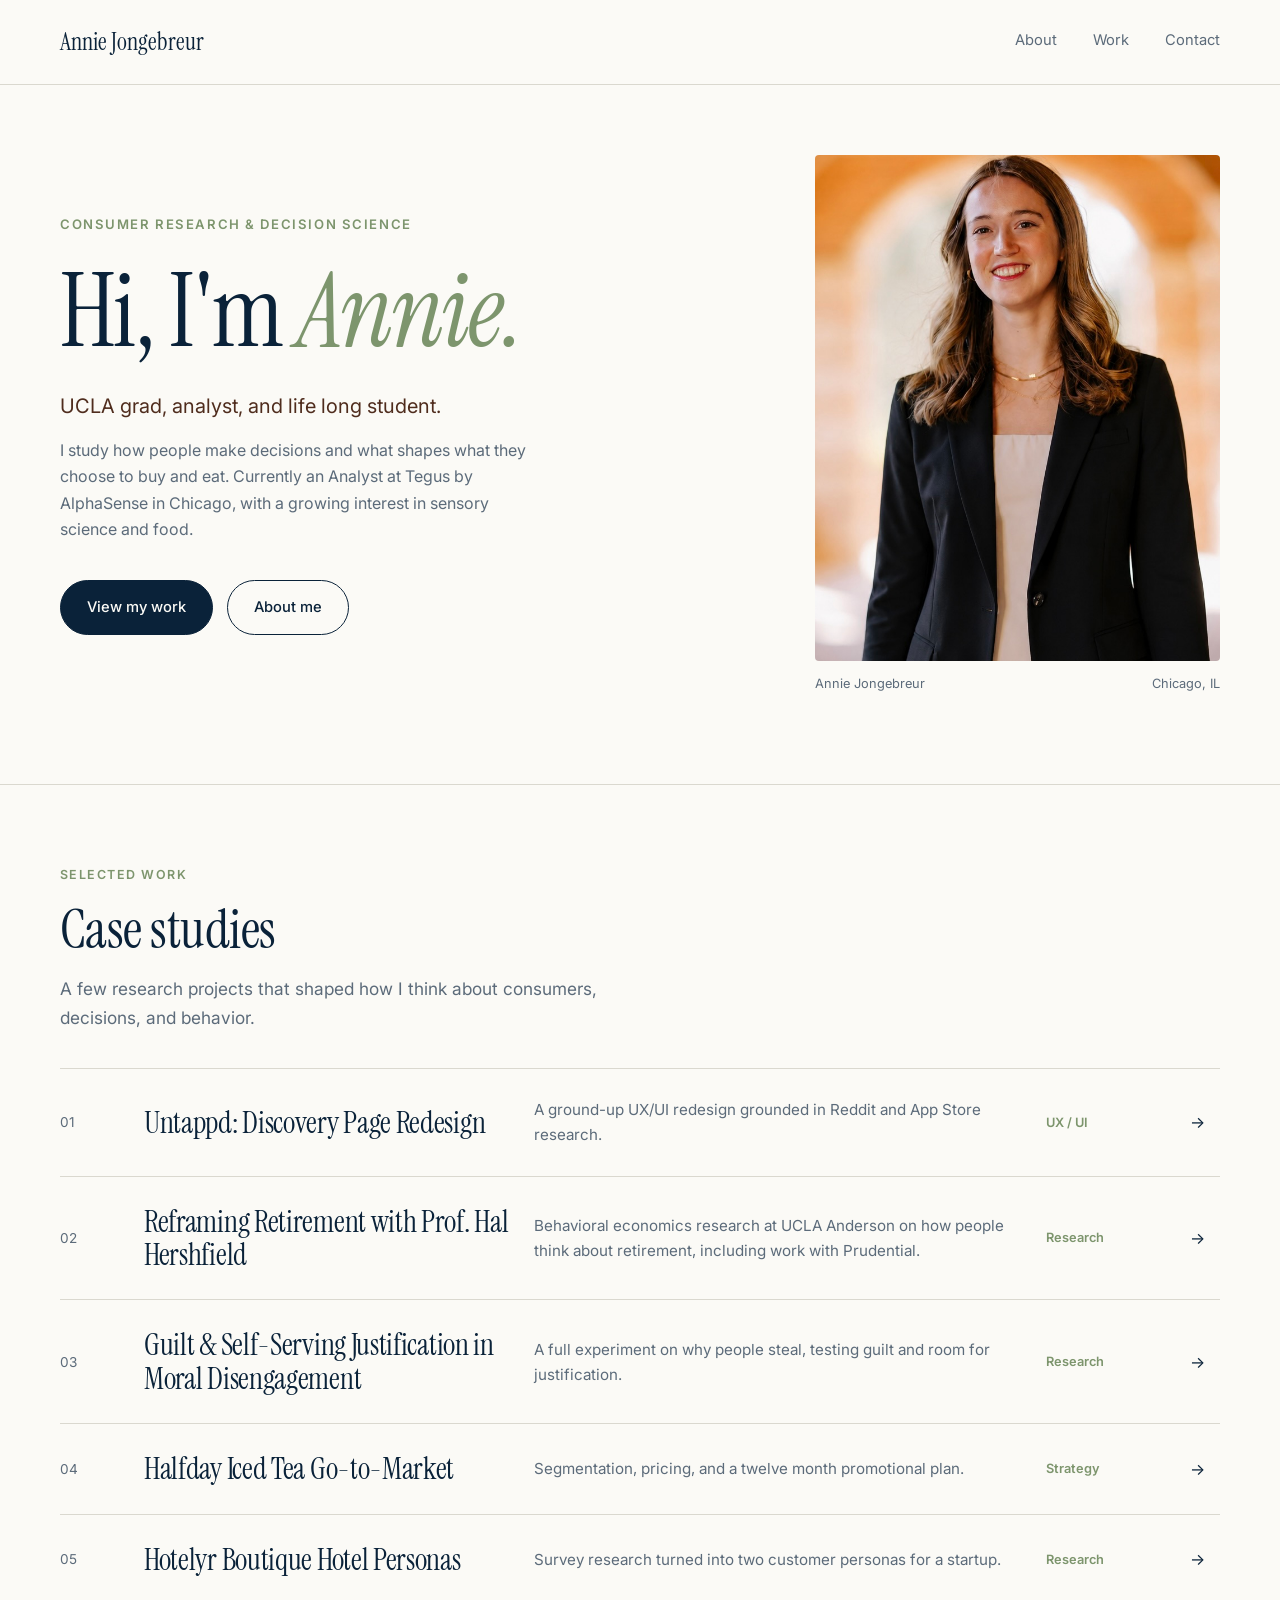
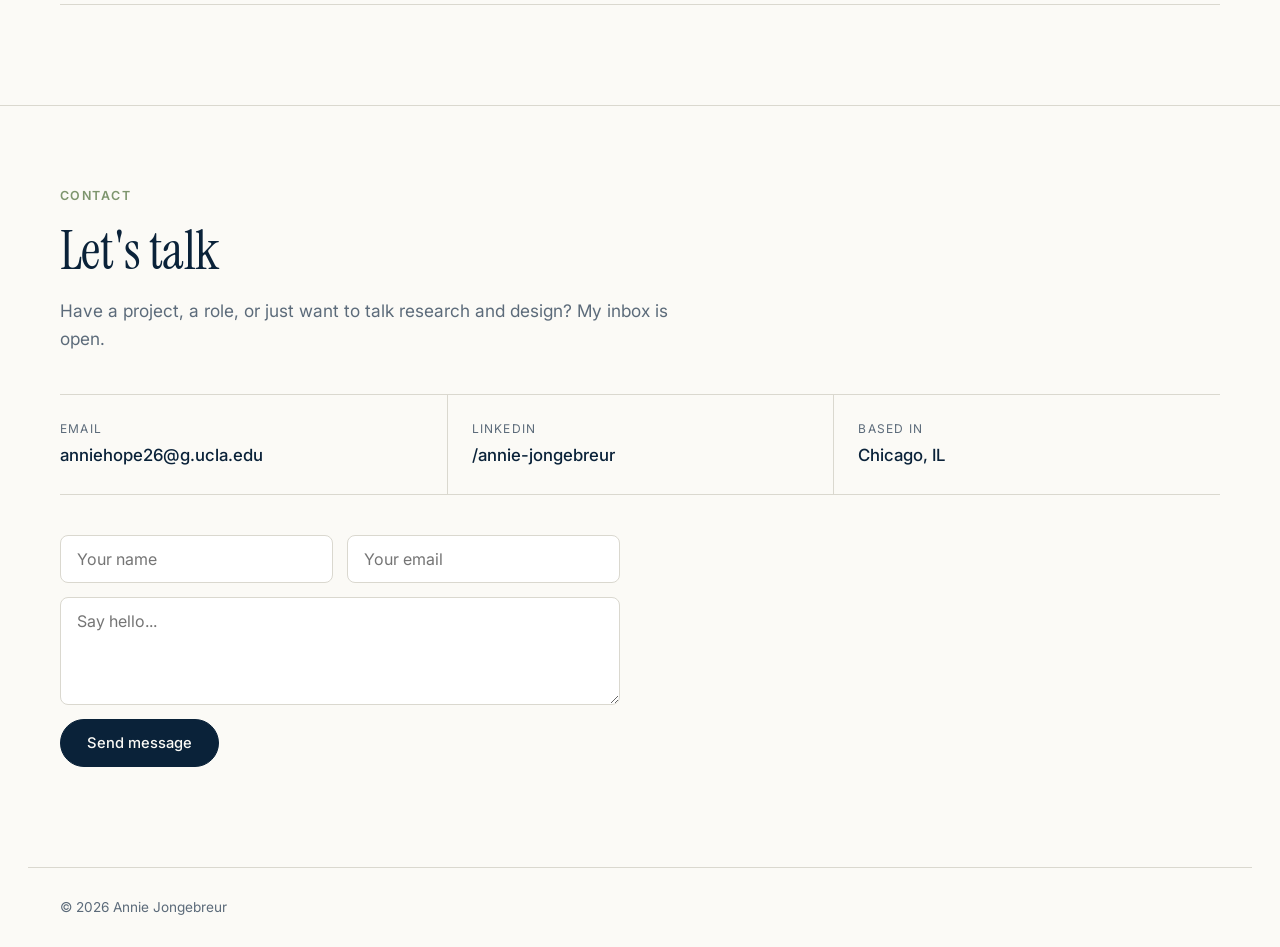
==== commit 2e5acd5c: "Add files via upload" ====
--- a/Portfolio/index.html
+++ b/Portfolio/index.html
@@ -3,7 +3,7 @@
 <head>
 <meta charset="UTF-8">
 <meta name="viewport" content="width=device-width, initial-scale=1.0">
-<title>Annie Jongebreur, Research &amp; Product Design</title>
+<title>Annie Jongebreur, Consumer Research &amp; Decision Science</title>
 <link rel="preconnect" href="https://fonts.googleapis.com">
 <link rel="preconnect" href="https://fonts.gstatic.com" crossorigin>
 <link href="https://fonts.googleapis.com/css2?family=Instrument+Serif:ital@0;1&family=Inter:wght@400;500;600&display=swap" rel="stylesheet">
@@ -27,10 +27,10 @@
 <section id="home" class="hero">
   <div class="hero-grid">
     <div class="hero-copy">
-      <p class="eyebrow">Research &amp; Product Design</p>
+      <p class="eyebrow">Consumer Research &amp; Decision Science</p>
       <h1 class="hero-line">Hi, I'm <span class="hero-name">Annie.</span></h1>
       <p class="hero-sub">UCLA grad, analyst, and life long student.</p>
-      <p class="hero-lede">I study how people make decisions, then use that to shape products and strategy. Currently an Analyst at Tegus by AlphaSense, based in Chicago.</p>
+      <p class="hero-lede">I study how people make decisions and what shapes what they choose to buy and eat. Currently an Analyst at Tegus by AlphaSense in Chicago, with a growing interest in sensory science and food.</p>
       <div class="btns">
         <a href="#work" class="btn">View my work</a>
         <a href="about.html" class="btn btn-line">About me</a>
@@ -50,7 +50,7 @@
   <div class="section-inner">
     <p class="section-index">Selected work</p>
     <h2 class="section-title">Case studies</h2>
-    <p class="section-lede">A few research-driven projects that shaped how I think about people and products.</p>
+    <p class="section-lede">A few research projects that shaped how I think about consumers, decisions, and behavior.</p>
 
     <div class="work-list">
       <a href="case-study-untappd.html" class="work-row">
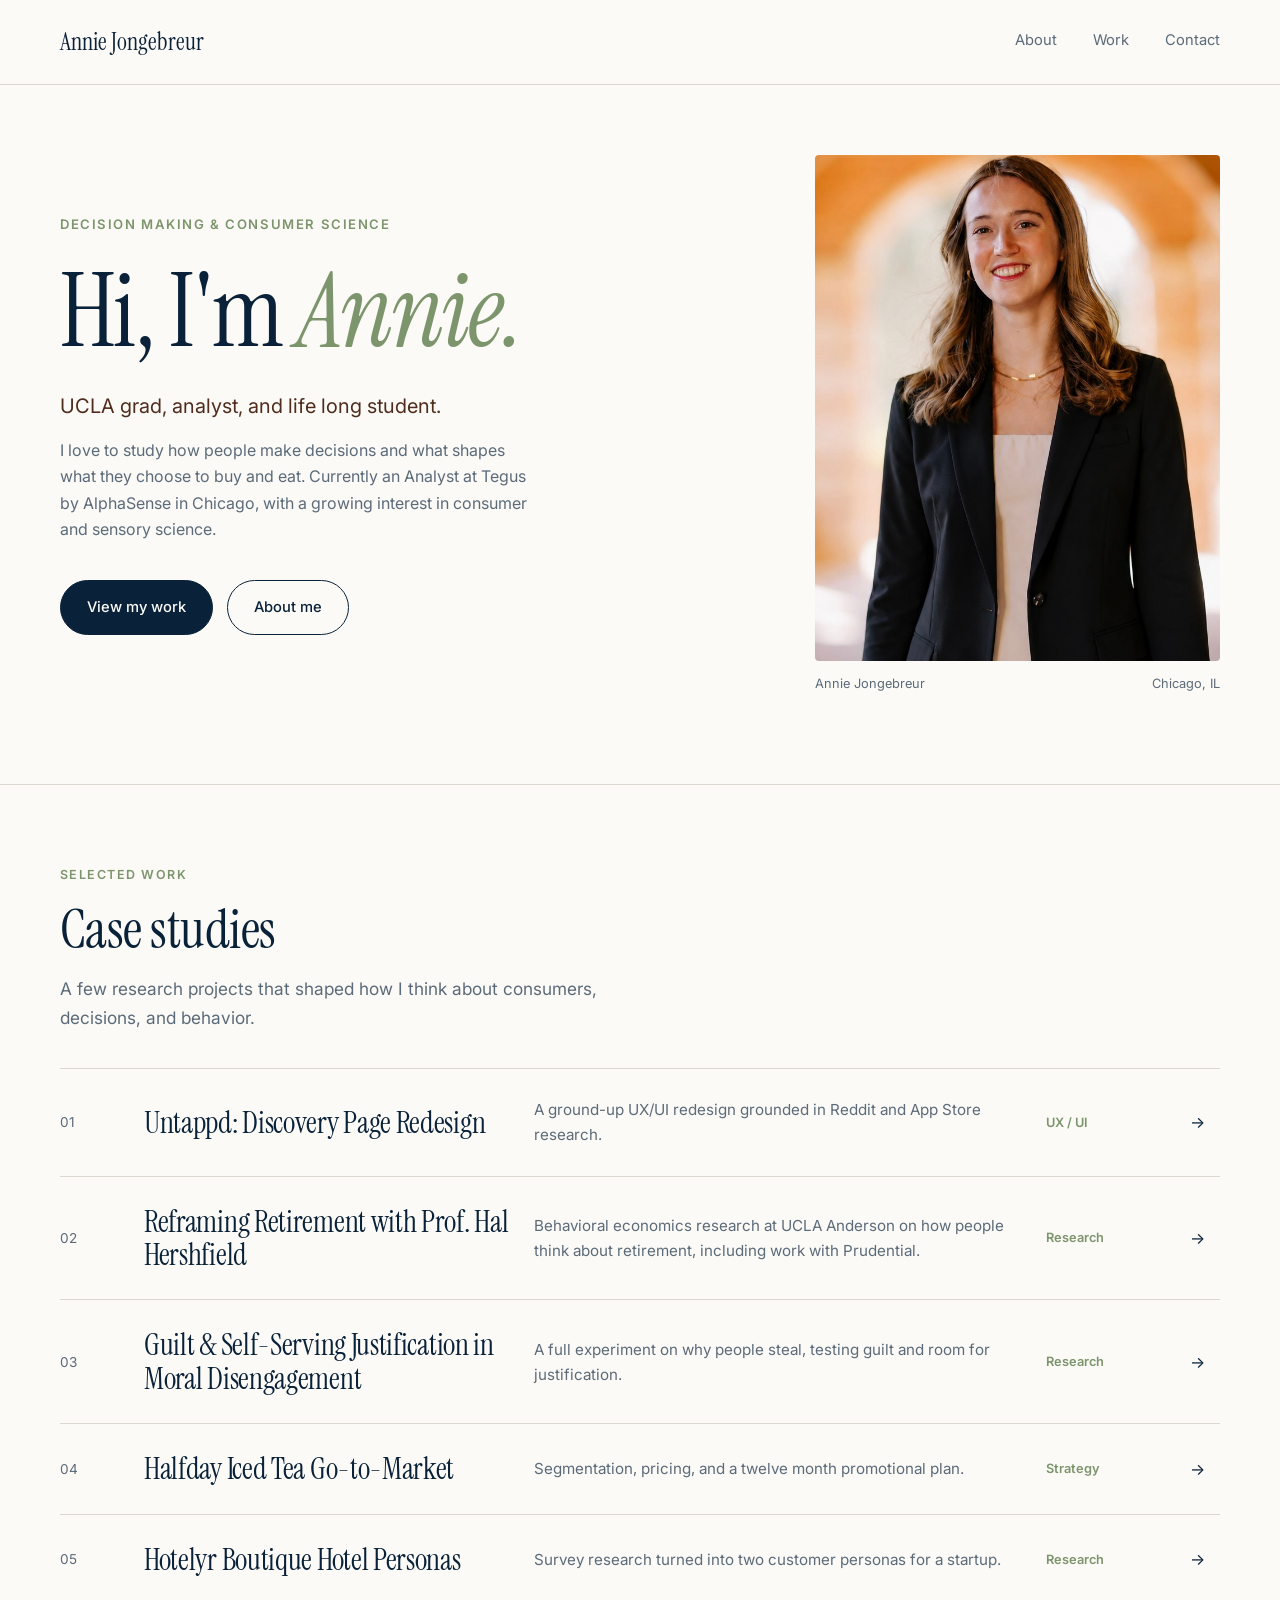
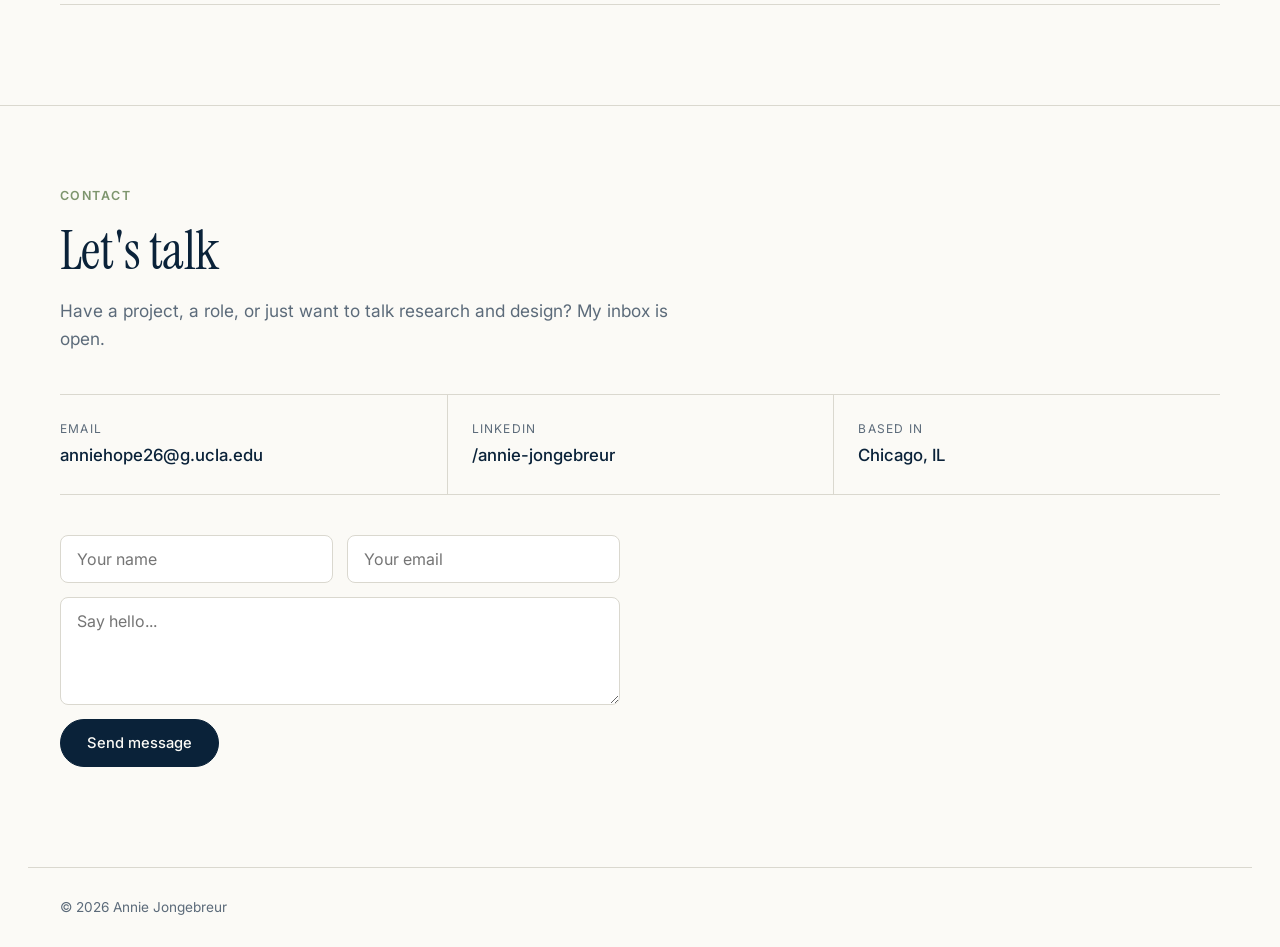
==== commit e38c5939: "Add files via upload" ====
--- a/Portfolio/index.html
+++ b/Portfolio/index.html
@@ -3,7 +3,7 @@
 <head>
 <meta charset="UTF-8">
 <meta name="viewport" content="width=device-width, initial-scale=1.0">
-<title>Annie Jongebreur, Consumer Research &amp; Decision Science</title>
+<title>Annie Jongebreur, Decision Making &amp; Consumer Science</title>
 <link rel="preconnect" href="https://fonts.googleapis.com">
 <link rel="preconnect" href="https://fonts.gstatic.com" crossorigin>
 <link href="https://fonts.googleapis.com/css2?family=Instrument+Serif:ital@0;1&family=Inter:wght@400;500;600&display=swap" rel="stylesheet">
@@ -27,10 +27,10 @@
 <section id="home" class="hero">
   <div class="hero-grid">
     <div class="hero-copy">
-      <p class="eyebrow">Consumer Research &amp; Decision Science</p>
+      <p class="eyebrow">Decision Making &amp; Consumer Science</p>
       <h1 class="hero-line">Hi, I'm <span class="hero-name">Annie.</span></h1>
       <p class="hero-sub">UCLA grad, analyst, and life long student.</p>
-      <p class="hero-lede">I study how people make decisions and what shapes what they choose to buy and eat. Currently an Analyst at Tegus by AlphaSense in Chicago, with a growing interest in sensory science and food.</p>
+      <p class="hero-lede">I love to study how people make decisions and what shapes what they choose to buy and eat. Currently an Analyst at Tegus by AlphaSense in Chicago, with a growing interest in consumer and sensory science.</p>
       <div class="btns">
         <a href="#work" class="btn">View my work</a>
         <a href="about.html" class="btn btn-line">About me</a>
